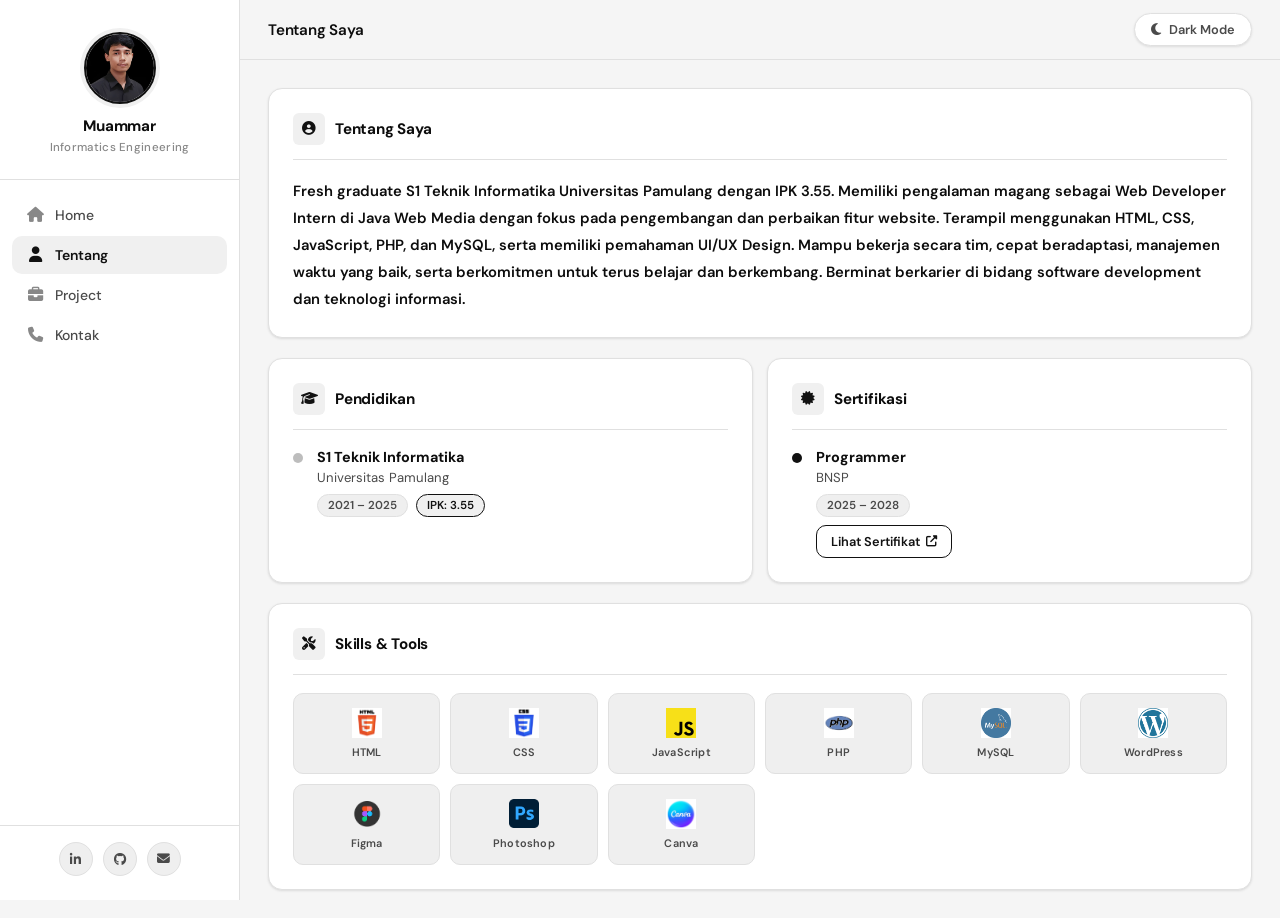
==== about.html @ 7c65591d "Add files via upload" ====
<!DOCTYPE html>
<html lang="id">
<head>
    <meta charset="UTF-8">
    <meta name="viewport" content="width=device-width, initial-scale=1.0, maximum-scale=5.0, viewport-fit=cover">
    <title>MUAMMAR - Tentang</title>
    <link rel="stylesheet" href="style.css">
    <link rel="stylesheet" href="https://cdnjs.cloudflare.com/ajax/libs/font-awesome/6.4.0/css/all.min.css">
    <link rel="preconnect" href="https://fonts.googleapis.com">
    <link rel="preconnect" href="https://fonts.gstatic.com" crossorigin>
    <link href="https://fonts.googleapis.com/css2?family=DM+Sans:wght@300;400;500;600;700&family=DM+Mono:wght@400;500&display=swap" rel="stylesheet">
    <link rel="icon" href="data:image/svg+xml,<svg xmlns=%22http://www.w3.org/2000/svg%22 viewBox=%220 0 100 100%22><text y=%22.9em%22 font-size=%2290%22>👨‍💻</text></svg>">
</head>
<body>

    <!-- SIDEBAR -->
    <aside class="sidebar" id="sidebar">
        <div class="sidebar-profile">
            <div class="sidebar-avatar">
                <img src="foto/foto1.jpeg" alt="Muammar">
            </div>
            <div class="sidebar-name">Muammar</div>
            <div class="sidebar-role">Informatics Engineering</div>
        </div>

        <nav class="sidebar-nav">
            <a href="index.html" class="nav-item">
                <i class="fas fa-house"></i>
                <span>Home</span>
            </a>
            <a href="about.html" class="nav-item active">
                <i class="fas fa-user"></i>
                <span>Tentang</span>
            </a>
            <a href="project.html" class="nav-item">
                <i class="fas fa-briefcase"></i>
                <span>Project</span>
            </a>
            <a href="contact.html" class="nav-item">
                <i class="fas fa-phone"></i>
                <span>Kontak</span>
            </a>
        </nav>

        <div class="sidebar-footer">
            <div class="sidebar-social">
                <a href="https://www.linkedin.com/in/muammar473/" target="_blank" aria-label="LinkedIn"><i class="fab fa-linkedin-in"></i></a>
                <a href="https://github.com/Ammar40404" target="_blank" aria-label="GitHub"><i class="fab fa-github"></i></a>
                <a href="mailto:muamar.idm008@gmail.com" aria-label="Email"><i class="fas fa-envelope"></i></a>
            </div>
        </div>
    </aside>

    <!-- MAIN WRAPPER -->
    <div class="main-wrapper">

        <!-- TOPBAR -->
        <header class="topbar">
            <div class="topbar-left">
                <span class="topbar-page">Tentang Saya</span>
            </div>
            <div class="topbar-right">
                <button id="theme-toggle" class="theme-btn" aria-label="Toggle theme">
                    <i class="fas fa-moon" id="theme-icon"></i>
                    <span id="theme-label">Dark Mode</span>
                </button>
            </div>
        </header>

        <!-- PAGE CONTENT -->
        <main class="page-content">

            <!-- About Description -->
            <section class="about-section">
                <div class="section-card">
                    <div class="section-card-header">
                        <i class="fas fa-user-circle"></i>
                        <h2>Tentang Saya</h2>
                    </div>
                    <p class="about-desc">
                        <strong>Fresh graduate S1 Teknik Informatika Universitas Pamulang dengan IPK 3.55. Memiliki pengalaman magang sebagai Web Developer Intern di Java Web Media dengan fokus pada pengembangan dan perbaikan fitur website. Terampil menggunakan HTML, CSS, JavaScript, PHP, dan MySQL, serta memiliki pemahaman UI/UX Design. Mampu bekerja secara tim, cepat beradaptasi, manajemen waktu yang baik, serta berkomitmen untuk terus belajar dan berkembang. Berminat berkarier di bidang software development dan teknologi informasi.</strong>
                    </p>
                </div>
            </section>

            <!-- Edu + Cert Row -->
            <section class="two-col-row">
                <!-- Pendidikan -->
                <div class="section-card">
                    <div class="section-card-header">
                        <i class="fas fa-graduation-cap"></i>
                        <h2>Pendidikan</h2>
                    </div>
                    <div class="timeline-item">
                        <div class="timeline-dot"></div>
                        <div class="timeline-body">
                            <div class="timeline-title">S1 Teknik Informatika</div>
                            <div class="timeline-sub">Universitas Pamulang</div>
                            <div class="timeline-meta">
                                <span class="badge-date">2021 – 2025</span>
                                <span class="badge-info">IPK: 3.55</span>
                            </div>
                        </div>
                    </div>
                </div>

                <!-- Sertifikasi -->
                <div class="section-card">
                    <div class="section-card-header">
                        <i class="fas fa-certificate"></i>
                        <h2>Sertifikasi</h2>
                    </div>
                    <div class="timeline-item">
                        <div class="timeline-dot accent"></div>
                        <div class="timeline-body">
                            <div class="timeline-title">Programmer</div>
                            <div class="timeline-sub">BNSP</div>
                            <div class="timeline-meta">
                                <span class="badge-date">2025 – 2028</span>
                            </div>
                            <a href="assets/SertifikasiBnsp_Muammar.pdf" class="cert-link" target="_blank">
                                Lihat Sertifikat <i class="fas fa-external-link-alt"></i>
                            </a>
                        </div>
                    </div>
                </div>
            </section>

            <!-- Skills Section -->
            <section class="about-section">
                <div class="section-card">
                    <div class="section-card-header">
                        <i class="fas fa-tools"></i>
                        <h2>Skills &amp; Tools</h2>
                    </div>
                    <div class="skills-grid-about">
                        <div class="skill-about-item">
                            <img src="foto/foto4.png" alt="HTML5" loading="lazy">
                            <span>HTML</span>
                        </div>
                        <div class="skill-about-item">
                            <img src="foto/foto5.png" alt="CSS3" loading="lazy">
                            <span>CSS</span>
                        </div>
                        <div class="skill-about-item">
                            <img src="foto/foto3.png" alt="JavaScript" loading="lazy">
                            <span>JavaScript</span>
                        </div>
                        <div class="skill-about-item">
                            <img src="foto/foto2.png" alt="PHP" loading="lazy">
                            <span>PHP</span>
                        </div>
                        <div class="skill-about-item">
                            <img src="foto/foto9.png" alt="MySQL" loading="lazy">
                            <span>MySQL</span>
                        </div>
                        <div class="skill-about-item">
                            <img src="foto/foto10.png" alt="WordPress" loading="lazy">
                            <span>WordPress</span>
                        </div>
                        <div class="skill-about-item">
                            <img src="foto/foto7.png" alt="Figma" loading="lazy">
                            <span>Figma</span>
                        </div>
                        <div class="skill-about-item">
                            <img src="foto/foto6.png" alt="Photoshop" loading="lazy">
                            <span>Photoshop</span>
                        </div>
                        <div class="skill-about-item">
                            <img src="foto/foto8.png" alt="Canva" loading="lazy">
                            <span>Canva</span>
                        </div>
                    </div>
                </div>
            </section>

        </main>
    </div>

    <!-- MOBILE BOTTOM NAV -->
    <nav class="bottom-nav">
        <a href="index.html" class="bnav-item">
            <i class="fas fa-house"></i>
            <span>Home</span>
        </a>
        <a href="about.html" class="bnav-item active">
            <i class="fas fa-user"></i>
            <span>Tentang</span>
        </a>
        <a href="project.html" class="bnav-item">
            <i class="fas fa-briefcase"></i>
            <span>Project</span>
        </a>
        <a href="contact.html" class="bnav-item">
            <i class="fas fa-phone"></i>
            <span>Kontak</span>
        </a>
    </nav>

    <script src="script.js"></script>
</body>
</html>
---- style.css ----
/* ============================================================
   PORTOFOLIO MUAMMAR — STYLE.CSS
   Dashboard Sidebar Layout | Light & Dark Mode
   ============================================================ */

/* ===== CSS VARIABLES ===== */
:root {
    --sidebar-w: 240px;
    --topbar-h: 60px;
    --bottom-nav-h: 62px;

    /* Light Mode — Black & White */
    --bg:          #f5f5f5;
    --surface:     #ffffff;
    --surface-2:   #efefef;
    --border:      #e0e0e0;
    --border-2:    #bdbdbd;

    --text:        #0d0d0d;
    --text-2:      #4a4a4a;
    --text-3:      #888888;

    --accent:      #111111;
    --accent-dk:   #000000;
    --accent-lt:   #f0f0f0;

    --sidebar-bg:  #ffffff;
    --sidebar-border: #e0e0e0;
    --topbar-bg:   rgba(245, 245, 245, 0.96);

    --shadow-sm:   0 1px 3px rgba(0,0,0,0.07), 0 1px 2px rgba(0,0,0,0.04);
    --shadow:      0 2px 8px rgba(0,0,0,0.08), 0 1px 3px rgba(0,0,0,0.05);
    --shadow-lg:   0 8px 24px rgba(0,0,0,0.12), 0 2px 8px rgba(0,0,0,0.07);

    --radius-sm: 6px;
    --radius:    10px;
    --radius-lg: 14px;
    --radius-xl: 20px;
    --radius-full: 9999px;

    --transition: all 0.2s ease;
}

body.dark-mode {
    --bg:          #0a0a0a;
    --surface:     #141414;
    --surface-2:   #1c1c1c;
    --border:      #2a2a2a;
    --border-2:    #404040;

    --text:        #f2f2f2;
    --text-2:      #a0a0a0;
    --text-3:      #555555;

    --accent:      #eeeeee;
    --accent-dk:   #ffffff;
    --accent-lt:   #1e1e1e;

    --sidebar-bg:  #0f0f0f;
    --sidebar-border: #2a2a2a;
    --topbar-bg:   rgba(10, 10, 10, 0.96);

    --shadow-sm:   0 1px 3px rgba(0,0,0,0.4);
    --shadow:      0 2px 8px rgba(0,0,0,0.5);
    --shadow-lg:   0 8px 24px rgba(0,0,0,0.6);
}

/* ===== RESET ===== */
*, *::before, *::after { margin: 0; padding: 0; box-sizing: border-box; }

html { scroll-behavior: smooth; overflow-x: hidden; font-size: 16px; }

body {
    font-family: 'DM Sans', sans-serif;
    background-color: var(--bg);
    color: var(--text);
    min-height: 100vh;
    overflow-x: hidden;
    transition: background-color 0.3s ease, color 0.3s ease;
    -webkit-font-smoothing: antialiased;
}

a { text-decoration: none; color: inherit; transition: var(--transition); }
ul { list-style: none; }
img { max-width: 100%; height: auto; display: block; }
button { font-family: inherit; cursor: pointer; border: none; background: none; }

/* ============================================================
   SIDEBAR
   ============================================================ */
.sidebar {
    position: fixed;
    top: 0;
    left: 0;
    width: var(--sidebar-w);
    height: 100vh;
    background-color: var(--sidebar-bg);
    border-right: 1px solid var(--sidebar-border);
    display: flex;
    flex-direction: column;
    z-index: 100;
    transition: background-color 0.3s ease, border-color 0.3s ease;
    overflow-y: auto;
    overflow-x: hidden;
}

.sidebar::-webkit-scrollbar { width: 0; }

/* Profile block */
.sidebar-profile {
    padding: 32px 20px 24px;
    border-bottom: 1px solid var(--border);
    text-align: center;
}

.sidebar-avatar {
    width: 72px;
    height: 72px;
    border-radius: var(--radius-full);
    overflow: hidden;
    margin: 0 auto 12px;
    border: 2px solid var(--accent);
    box-shadow: 0 0 0 4px var(--accent-lt);
}

.sidebar-avatar img {
    width: 100%;
    height: 100%;
    object-fit: cover;
}

.sidebar-name {
    font-size: 0.95rem;
    font-weight: 700;
    color: var(--text);
    letter-spacing: -0.2px;
    margin-bottom: 4px;
}

.sidebar-role {
    font-size: 0.72rem;
    color: var(--text-3);
    font-weight: 500;
    letter-spacing: 0.3px;
}

/* Nav */
.sidebar-nav {
    flex: 1;
    padding: 16px 12px;
    display: flex;
    flex-direction: column;
    gap: 2px;
}

.nav-item {
    display: flex;
    align-items: center;
    gap: 11px;
    padding: 10px 14px;
    border-radius: var(--radius);
    color: var(--text-2);
    font-size: 0.875rem;
    font-weight: 500;
    transition: var(--transition);
    position: relative;
}

.nav-item i {
    font-size: 0.95rem;
    width: 18px;
    text-align: center;
    flex-shrink: 0;
    color: var(--text-3);
    transition: var(--transition);
}

.nav-item:hover {
    background-color: var(--surface-2);
    color: var(--text);
}

.nav-item:hover i { color: var(--accent); }

.nav-item.active {
    background-color: var(--accent-lt);
    color: var(--accent);
    font-weight: 600;
}

.nav-item.active i { color: var(--accent); }

/* Sidebar footer */
.sidebar-footer {
    padding: 16px 20px 24px;
    border-top: 1px solid var(--border);
}

.sidebar-social {
    display: flex;
    justify-content: center;
    gap: 10px;
}

.sidebar-social a {
    width: 34px;
    height: 34px;
    border-radius: var(--radius-full);
    background-color: var(--surface-2);
    border: 1px solid var(--border);
    display: flex;
    align-items: center;
    justify-content: center;
    font-size: 0.8rem;
    color: var(--text-2);
    transition: var(--transition);
}

.sidebar-social a:hover {
    background-color: var(--accent);
    color: #fff;
    border-color: var(--accent);
}

body.dark-mode .sidebar-social a:hover { color: #0a0a0a; }

/* ============================================================
   MAIN WRAPPER + TOPBAR
   ============================================================ */
.main-wrapper {
    margin-left: var(--sidebar-w);
    min-height: 100vh;
    display: flex;
    flex-direction: column;
}

.topbar {
    position: sticky;
    top: 0;
    z-index: 90;
    height: var(--topbar-h);
    background-color: var(--topbar-bg);
    backdrop-filter: blur(16px);
    -webkit-backdrop-filter: blur(16px);
    border-bottom: 1px solid var(--border);
    display: flex;
    align-items: center;
    justify-content: space-between;
    padding: 0 28px;
    transition: background-color 0.3s ease, border-color 0.3s ease;
}

.topbar-left { display: flex; align-items: center; gap: 12px; }

.topbar-page {
    font-size: 0.95rem;
    font-weight: 600;
    color: var(--text);
    letter-spacing: -0.2px;
}

.topbar-right { display: flex; align-items: center; gap: 12px; }

/* Theme button */
.theme-btn {
    display: flex;
    align-items: center;
    gap: 8px;
    padding: 7px 16px;
    background-color: var(--surface);
    border: 1px solid var(--border);
    border-radius: var(--radius-full);
    font-size: 0.8rem;
    font-weight: 600;
    color: var(--text-2);
    transition: var(--transition);
    box-shadow: var(--shadow-sm);
    cursor: pointer;
}

.theme-btn i { font-size: 0.85rem; }

.theme-btn:hover {
    border-color: var(--accent);
    color: var(--accent);
    background-color: var(--accent-lt);
}

/* ============================================================
   PAGE CONTENT
   ============================================================ */
.page-content {
    flex: 1;
    padding: 28px;
    display: flex;
    flex-direction: column;
    gap: 20px;
    max-width: 1100px;
    width: 100%;
}

/* ============================================================
   HOME PAGE
   ============================================================ */

/* Hero Card */
.hero-section { width: 100%; }

.hero-card {
    background-color: var(--surface);
    border: 1px solid var(--border);
    border-radius: var(--radius-xl);
    box-shadow: var(--shadow);
    overflow: hidden;
}

.hero-card-body {
    display: grid;
    grid-template-columns: 1fr auto;
    align-items: center;
    gap: 40px;
    padding: 44px 48px;
}

.hero-eyebrow {
    font-size: 0.72rem;
    font-weight: 600;
    text-transform: uppercase;
    letter-spacing: 1.5px;
    color: var(--accent);
    margin-bottom: 14px;
}

.hero-name {
    font-size: clamp(2rem, 4vw, 2.8rem);
    font-weight: 700;
    line-height: 1.1;
    margin-bottom: 16px;
    color: var(--text);
    letter-spacing: -1px;
}

.hero-hi {
    display: block;
    font-size: 0.95rem;
    font-weight: 500;
    color: var(--text-2);
    letter-spacing: 0;
    margin-bottom: 4px;
}

.hero-highlight { color: var(--accent); }

.hero-desc {
    font-size: 0.925rem;
    color: var(--text-2);
    line-height: 1.75;
    max-width: 440px;
    margin-bottom: 28px;
}

.hero-actions {
    display: flex;
    align-items: center;
    gap: 10px;
    flex-wrap: wrap;
}

.btn-primary {
    display: inline-flex;
    align-items: center;
    gap: 7px;
    padding: 10px 22px;
    background-color: var(--accent);
    color: #fff;
    border-radius: var(--radius);
    font-size: 0.855rem;
    font-weight: 600;
    border: 1.5px solid var(--accent);
    transition: var(--transition);
    box-shadow: var(--shadow-sm);
}

.btn-primary:hover {
    background-color: var(--accent-dk);
    border-color: var(--accent-dk);
    transform: translateY(-1px);
    box-shadow: var(--shadow);
}

body.dark-mode .btn-primary { color: #0a0a0a; }
body.dark-mode .btn-primary:hover { color: #0a0a0a; }

.btn-outline {
    display: inline-flex;
    align-items: center;
    gap: 7px;
    padding: 10px 22px;
    background-color: transparent;
    color: var(--text);
    border-radius: var(--radius);
    font-size: 0.855rem;
    font-weight: 600;
    border: 1.5px solid var(--border-2);
    transition: var(--transition);
}

.btn-outline:hover {
    border-color: var(--accent);
    color: var(--text);
    background-color: var(--accent-lt);
}

.hero-image-block { flex-shrink: 0; }

.hero-avatar-ring {
    width: 160px;
    height: 160px;
    border-radius: var(--radius-full);
    overflow: hidden;
    border: 3px solid var(--accent);
    box-shadow: 0 0 0 6px var(--accent-lt), var(--shadow-lg);
}

.hero-avatar {
    width: 100%;
    height: 100%;
    object-fit: cover;
}

/* Stats Row */
.stats-row {
    display: grid;
    grid-template-columns: repeat(4, 1fr);
    gap: 14px;
}

.stat-card {
    background-color: var(--surface);
    border: 1px solid var(--border);
    border-radius: var(--radius-lg);
    padding: 20px 18px;
    display: flex;
    align-items: center;
    gap: 14px;
    box-shadow: var(--shadow-sm);
    transition: var(--transition);
}

.stat-card:hover {
    border-color: var(--accent);
    box-shadow: var(--shadow);
    transform: translateY(-1px);
}

.stat-icon {
    width: 42px;
    height: 42px;
    border-radius: var(--radius);
    background-color: var(--accent-lt);
    display: flex;
    align-items: center;
    justify-content: center;
    font-size: 1rem;
    color: var(--accent);
    flex-shrink: 0;
}

.stat-value {
    font-size: 1.1rem;
    font-weight: 700;
    color: var(--text);
    letter-spacing: -0.3px;
    line-height: 1.1;
}

.stat-label {
    font-size: 0.72rem;
    color: var(--text-3);
    font-weight: 500;
    margin-top: 2px;
}

/* Quick Row */
.quick-row {
    display: grid;
    grid-template-columns: 1fr 1fr;
    gap: 14px;
}

.section-card {
    background-color: var(--surface);
    border: 1px solid var(--border);
    border-radius: var(--radius-lg);
    padding: 24px;
    box-shadow: var(--shadow-sm);
}

.section-card-header {
    display: flex;
    align-items: center;
    gap: 10px;
    margin-bottom: 18px;
    padding-bottom: 14px;
    border-bottom: 1px solid var(--border);
}

.section-card-header i {
    width: 32px;
    height: 32px;
    border-radius: var(--radius-sm);
    background-color: var(--accent-lt);
    color: var(--accent);
    display: flex;
    align-items: center;
    justify-content: center;
    font-size: 0.85rem;
}

.section-card-header h2,
.section-card-header h3 {
    font-size: 0.95rem;
    font-weight: 700;
    color: var(--text);
    letter-spacing: -0.2px;
}

.section-card-header h2::after { display: none; }

/* Skill pills */
.skill-pills {
    display: flex;
    flex-wrap: wrap;
    gap: 7px;
}

.pill {
    padding: 5px 12px;
    background-color: var(--surface-2);
    border: 1px solid var(--border);
    border-radius: var(--radius-full);
    font-size: 0.78rem;
    font-weight: 500;
    color: var(--text-2);
    transition: var(--transition);
}

.pill:hover {
    background-color: var(--accent-lt);
    border-color: var(--accent);
    color: var(--accent);
}

/* Info list */
.info-list {
    display: flex;
    flex-direction: column;
    gap: 10px;
}

.info-list li {
    display: flex;
    align-items: center;
    gap: 10px;
    font-size: 0.855rem;
    color: var(--text-2);
    font-weight: 400;
}

.info-list li i {
    width: 16px;
    color: var(--accent);
    font-size: 0.8rem;
    flex-shrink: 0;
}

/* ============================================================
   ABOUT PAGE
   ============================================================ */
.about-section { width: 100%; }

.about-desc {
    font-size: 0.925rem;
    color: var(--text-2);
    line-height: 1.82;
    margin: 0;
}

.about-desc strong { color: var(--text); font-weight: 600; }

/* Two col */
.two-col-row {
    display: grid;
    grid-template-columns: 1fr 1fr;
    gap: 14px;
}

/* Timeline */
.timeline-item {
    display: flex;
    gap: 14px;
    align-items: flex-start;
}

.timeline-dot {
    width: 10px;
    height: 10px;
    border-radius: var(--radius-full);
    background-color: var(--border-2);
    margin-top: 5px;
    flex-shrink: 0;
}

.timeline-dot.accent { background-color: var(--accent); }

.timeline-title {
    font-size: 0.9rem;
    font-weight: 700;
    color: var(--text);
    margin-bottom: 3px;
}

.timeline-sub {
    font-size: 0.82rem;
    color: var(--text-2);
    margin-bottom: 8px;
}

.timeline-meta {
    display: flex;
    align-items: center;
    gap: 8px;
    flex-wrap: wrap;
    margin-bottom: 8px;
}

.badge-date {
    font-size: 0.72rem;
    font-weight: 600;
    background-color: var(--surface-2);
    border: 1px solid var(--border);
    border-radius: var(--radius-full);
    padding: 3px 10px;
    color: var(--text-2);
}

.badge-info {
    font-size: 0.72rem;
    font-weight: 600;
    background-color: var(--accent-lt);
    border: 1px solid var(--accent);
    border-radius: var(--radius-full);
    padding: 3px 10px;
    color: var(--accent);
}

.cert-link {
    display: inline-flex;
    align-items: center;
    gap: 6px;
    font-size: 0.8rem;
    font-weight: 600;
    color: var(--accent);
    padding: 7px 14px;
    border: 1px solid var(--accent);
    border-radius: var(--radius);
    transition: var(--transition);
}

.cert-link:hover {
    background-color: var(--accent);
    color: #fff;
}

body.dark-mode .cert-link:hover { color: #0a0a0a; }

.cert-link i { font-size: 0.7rem; }

/* Skills grid about */
.skills-grid-about {
    display: grid;
    grid-template-columns: repeat(5, 1fr);
    gap: 10px;
}

@media (min-width: 900px) {
    .skills-grid-about { grid-template-columns: repeat(6, 1fr); }
}

.skill-about-item {
    display: flex;
    flex-direction: column;
    align-items: center;
    gap: 7px;
    padding: 14px 8px;
    background-color: var(--surface-2);
    border: 1px solid var(--border);
    border-radius: var(--radius);
    transition: var(--transition);
}

.skill-about-item:hover {
    border-color: var(--accent);
    background-color: var(--accent-lt);
    transform: translateY(-2px);
    box-shadow: var(--shadow);
}

.skill-about-item img {
    width: 30px;
    height: 30px;
    object-fit: contain;
}

.skill-about-item span {
    font-size: 0.68rem;
    font-weight: 600;
    color: var(--text-2);
    letter-spacing: 0.2px;
}

.skill-about-item:hover span { color: var(--accent); }

/* ============================================================
   PROJECT PAGE
   ============================================================ */

/* Filter bar */
.project-filter-bar {
    display: flex;
    gap: 8px;
    flex-wrap: wrap;
    margin-bottom: 4px;
}

.filter-btn {
    padding: 7px 18px;
    border-radius: var(--radius-full);
    border: 1.5px solid var(--border);
    background-color: var(--surface);
    font-size: 0.8rem;
    font-weight: 600;
    color: var(--text-2);
    transition: var(--transition);
    cursor: pointer;
    box-shadow: var(--shadow-sm);
}

.filter-btn:hover {
    border-color: var(--accent);
    color: var(--accent);
    background-color: var(--accent-lt);
}

.filter-btn.active {
    background-color: var(--accent);
    color: #fff;
    border-color: var(--accent);
}

body.dark-mode .filter-btn.active { color: #0a0a0a; }

/* Projects grid */
.projects-grid {
    display: grid;
    grid-template-columns: repeat(4, 1fr);
    gap: 14px;
}

.project-item {
    opacity: 1;
    transition: opacity 0.25s ease;
}

.project-card {
    border-radius: var(--radius-lg);
    overflow: hidden;
    cursor: pointer;
    box-shadow: var(--shadow);
    transition: transform 0.28s ease, box-shadow 0.28s ease;
    background-color: var(--surface-2);
}

.project-card:hover {
    transform: translateY(-5px);
    box-shadow: var(--shadow-lg);
}

.project-img-wrap {
    position: relative;
    aspect-ratio: 3 / 4;
    overflow: hidden;
}

.project-img-wrap img {
    width: 100%;
    height: 100%;
    object-fit: cover;
    transition: transform 0.5s ease;
}

.project-card:hover .project-img-wrap img {
    transform: scale(1.06);
}

.project-img-wrap::after {
    content: '';
    position: absolute;
    inset: 0;
    background: linear-gradient(to bottom, transparent 35%, rgba(0,0,0,0.3) 60%, rgba(0,0,0,0.85) 100%);
    z-index: 1;
}

.proj-badge {
    position: absolute;
    top: 10px;
    left: 10px;
    padding: 3px 10px;
    font-size: 0.6rem;
    font-weight: 700;
    text-transform: uppercase;
    letter-spacing: 0.5px;
    border-radius: var(--radius-sm);
    z-index: 3;
}

.proj-badge.web      { background: #111; color: #fff; }
.proj-badge.uiux     { background: #6c5ce7; color: #fff; }
.proj-badge.branding { background: #1a9e6e; color: #fff; }
.proj-badge.mobile   { background: #e17055; color: #fff; }

.proj-overlay {
    position: absolute;
    bottom: 0;
    left: 0;
    right: 0;
    padding: 10px 14px 16px;
    z-index: 2;
}

.proj-overlay-label {
    display: block;
    font-size: 0.6rem;
    color: rgba(255,255,255,0.65);
    font-weight: 500;
    letter-spacing: 0.3px;
    margin-bottom: 3px;
}

.proj-overlay h3 {
    font-size: clamp(0.78rem, 1.1vw, 1rem);
    font-weight: 700;
    color: #fff;
    line-height: 1.25;
    text-shadow: 0 1px 4px rgba(0,0,0,0.4);
}

/* ============================================================
   CONTACT PAGE
   ============================================================ */
.contact-grid {
    display: grid;
    grid-template-columns: repeat(2, 1fr);
    gap: 14px;
    max-width: 700px;
}

@media (min-width: 800px) {
    .contact-grid { grid-template-columns: repeat(4, 1fr); max-width: 100%; }
}

.contact-card {
    background-color: var(--surface);
    border: 1px solid var(--border);
    border-radius: var(--radius-lg);
    padding: 28px 20px 24px;
    text-align: center;
    display: flex;
    flex-direction: column;
    align-items: center;
    gap: 10px;
    box-shadow: var(--shadow-sm);
    transition: var(--transition);
}

.contact-card:hover {
    border-color: var(--accent);
    box-shadow: var(--shadow-lg);
    transform: translateY(-3px);
}

.contact-card-icon {
    width: 48px;
    height: 48px;
    border-radius: var(--radius-full);
    background-color: var(--accent-lt);
    color: var(--accent);
    display: flex;
    align-items: center;
    justify-content: center;
    font-size: 1.1rem;
    flex-shrink: 0;
    transition: var(--transition);
}

.contact-card:hover .contact-card-icon {
    background-color: var(--accent);
    color: #fff;
}

.contact-card h4 {
    font-size: 0.85rem;
    font-weight: 700;
    color: var(--text);
}

.contact-card p {
    font-size: 0.8rem;
    color: var(--text-2);
    margin: 0;
    word-break: break-word;
    line-height: 1.5;
}

.contact-social-card { grid-column: 1 / -1; }

@media (min-width: 800px) {
    .contact-social-card { grid-column: span 1; }
}

.contact-socials {
    display: flex;
    justify-content: center;
    gap: 10px;
    margin-top: 4px;
}

.contact-socials a {
    width: 38px;
    height: 38px;
    border-radius: var(--radius-full);
    background-color: var(--surface-2);
    border: 1px solid var(--border);
    display: flex;
    align-items: center;
    justify-content: center;
    font-size: 0.88rem;
    color: var(--text-2);
    transition: var(--transition);
}

.contact-socials a:hover {
    background-color: var(--accent);
    color: #fff;
    border-color: var(--accent);
    transform: translateY(-2px);
}

body.dark-mode .contact-socials a:hover { color: #0a0a0a; }

/* ============================================================
   MODAL (reused from project page)
   ============================================================ */
.modal {
    display: none;
    position: fixed;
    inset: 0;
    background-color: rgba(0,0,0,0.80);
    z-index: 9999;
    overflow-y: auto;
    backdrop-filter: blur(5px);
    -webkit-backdrop-filter: blur(5px);
}

.modal.show { display: block; }

.modal-content {
    position: relative;
    background-color: var(--surface);
    border: 1px solid var(--border);
    margin: 40px auto;
    max-width: 1100px;
    width: 95%;
    border-radius: var(--radius-xl);
    box-shadow: 0 32px 80px rgba(0,0,0,0.35);
    animation: modalIn 0.3s cubic-bezier(0.22,1,0.36,1);
}

@keyframes modalIn {
    from { transform: translateY(40px) scale(0.97); opacity: 0; }
    to   { transform: translateY(0) scale(1); opacity: 1; }
}

.modal-header {
    padding: 14px 20px;
    border-bottom: 1px solid var(--border);
    display: flex;
    justify-content: flex-end;
}

.modal-close {
    background: none;
    border: none;
    font-size: 1.6rem;
    cursor: pointer;
    color: var(--text-3);
    width: 36px;
    height: 36px;
    display: flex;
    align-items: center;
    justify-content: center;
    border-radius: var(--radius-full);
    transition: var(--transition);
    line-height: 1;
}

.modal-close:hover {
    background-color: var(--surface-2);
    color: var(--text);
    transform: rotate(90deg);
}

.modal-body { padding: 24px 26px 28px; }

.modal-grid {
    display: grid;
    grid-template-columns: 1fr 1fr;
    gap: 32px;
    align-items: start;
}

.modal-left {
    display: flex;
    flex-direction: column;
    gap: 16px;
}

.modal-main-image {
    width: 100%;
    background-color: var(--surface-2);
    border-radius: var(--radius-lg);
    overflow: hidden;
    border: 1px solid var(--border);
    display: flex;
    align-items: center;
    justify-content: center;
    max-height: 440px;
}

.modal-main-image img {
    width: 100%;
    height: auto;
    object-fit: contain;
    max-height: 440px;
    display: block;
}

.modal-thumbnails-section {
    background-color: var(--surface-2);
    border: 1px solid var(--border);
    border-radius: var(--radius-lg);
    padding: 14px 16px;
}

.modal-thumbnails-wrapper {
    display: flex;
    align-items: center;
    gap: 8px;
    width: 100%;
}

.thumb-nav {
    width: 28px;
    height: 28px;
    border-radius: var(--radius-full);
    background-color: var(--accent);
    color: #fff;
    border: none;
    display: flex;
    align-items: center;
    justify-content: center;
    cursor: pointer;
    flex-shrink: 0;
    transition: var(--transition);
}

body.dark-mode .thumb-nav { color: #0a0a0a; }

.thumb-nav:hover:not(:disabled) { background-color: var(--accent-dk); }

.thumb-nav:disabled {
    background-color: var(--surface-2);
    color: var(--text-3);
    cursor: not-allowed;
    opacity: 0.5;
}

.thumb-nav i { font-size: 0.7rem; }

.modal-thumbnails-container {
    flex: 1;
    overflow: hidden;
    border-radius: var(--radius-sm);
    width: calc(7 * (72px + 8px));
}

.modal-thumbnails {
    display: flex;
    gap: 8px;
    transition: transform 0.3s ease;
    will-change: transform;
}

.modal-thumb {
    width: 72px;
    height: 72px;
    border-radius: var(--radius);
    cursor: pointer;
    object-fit: cover;
    border: 2px solid transparent;
    opacity: 0.6;
    flex-shrink: 0;
    transition: var(--transition);
}

.modal-thumb:hover { opacity: 0.9; border-color: var(--border-2); }

.modal-thumb.active {
    border-color: var(--accent);
    opacity: 1;
    box-shadow: 0 0 0 2px var(--accent);
}

.modal-right {
    max-height: 70vh;
    overflow-y: auto;
    padding-right: 12px;
}

.modal-right::-webkit-scrollbar { width: 4px; }
.modal-right::-webkit-scrollbar-track { background: var(--surface-2); border-radius: 4px; }
.modal-right::-webkit-scrollbar-thumb { background: var(--border-2); border-radius: 4px; }

.modal-project-header { margin-bottom: 22px; }

.modal-project-header h2 {
    font-size: 1.5rem;
    margin-bottom: 10px;
    text-align: left;
    letter-spacing: -0.4px;
    color: var(--text);
}

.modal-project-header h2::after { display: none; }

.modal-project-meta {
    display: flex;
    gap: 10px;
    align-items: center;
    flex-wrap: wrap;
}

.modal-category {
    background-color: var(--accent);
    color: #fff;
    padding: 3px 12px;
    border-radius: var(--radius-full);
    font-size: 0.7rem;
    font-weight: 700;
    text-transform: uppercase;
    letter-spacing: 0.7px;
}

body.dark-mode .modal-category { color: #0a0a0a; }

.modal-year {
    font-size: 0.82rem;
    color: var(--text-3);
    font-weight: 500;
}

.modal-description { margin-bottom: 20px; }

.modal-description h4 {
    font-size: 0.78rem;
    font-weight: 700;
    color: var(--text);
    text-transform: uppercase;
    letter-spacing: 0.9px;
    margin-bottom: 8px;
}

.modal-description p {
    color: var(--text-2);
    line-height: 1.75;
    font-size: 0.9rem;
    margin: 0;
}

.modal-tags {
    display: flex;
    flex-wrap: wrap;
    gap: 6px;
    margin-bottom: 24px;
}

.modal-tag {
    background-color: var(--surface-2);
    border: 1px solid var(--border);
    color: var(--text-2);
    padding: 4px 12px;
    border-radius: var(--radius-full);
    font-size: 0.75rem;
    font-weight: 600;
    transition: var(--transition);
    cursor: default;
}

.modal-tag:hover {
    background-color: var(--accent-lt);
    border-color: var(--accent);
    color: var(--text);
}

.modal-actions {
    display: flex;
    flex-direction: column;
    gap: 8px;
}

.modal-links-count {
    display: flex;
    align-items: center;
    gap: 6px;
    font-size: 0.78rem;
    color: var(--text-3);
    margin-bottom: 4px;
}

.modal-links-count i { color: var(--accent); }

.modal-link-btn {
    display: flex;
    align-items: center;
    justify-content: center;
    gap: 9px;
    padding: 11px 18px;
    border: none;
    border-radius: var(--radius);
    font-family: inherit;
    font-size: 0.875rem;
    font-weight: 600;
    cursor: pointer;
    transition: var(--transition);
    text-decoration: none;
    width: 100%;
}

.modal-link-btn.website   { background: #111; color: #fff; }
.modal-link-btn.website:hover   { background: #000; transform: translateY(-1px); }
.modal-link-btn.behance   { background: #1769ff; color: #fff; }
.modal-link-btn.behance:hover   { background: #0057e0; transform: translateY(-1px); }
.modal-link-btn.prototype { background: #6c5ce7; color: #fff; }
.modal-link-btn.prototype:hover { background: #5849c2; transform: translateY(-1px); }
.modal-link-btn.github    { background: #1a1a1a; color: #fff; }
.modal-link-btn.github:hover    { background: #000; transform: translateY(-1px); }
.modal-link-btn.figma     { background: #a259ff; color: #fff; }
.modal-link-btn.figma:hover     { background: #8a3ff0; transform: translateY(-1px); }
.modal-link-btn.secondary {
    background-color: var(--surface-2);
    border: 1px solid var(--border);
    color: var(--text);
}
.modal-link-btn.secondary:hover {
    background-color: var(--accent);
    color: #fff;
    border-color: var(--accent);
}

body.dark-mode .modal-link-btn.secondary:hover { color: #0a0a0a; }

@media (max-width: 900px) {
    .modal-grid { grid-template-columns: 1fr; gap: 20px; }
    .modal-right { max-height: none; padding-right: 0; }
    .modal-main-image { max-height: 340px; }
    .modal-main-image img { max-height: 340px; }
    .modal-thumbnails-container { width: calc(4 * (66px + 8px)); }
    .modal-thumb { width: 66px; height: 66px; }
}

@media (max-width: 600px) {
    .modal-content { margin: 10px auto; border-radius: var(--radius-lg); }
    .modal-body { padding: 14px 14px 18px; }
    .modal-thumbnails-container { width: calc(3 * (58px + 8px)); }
    .modal-thumb { width: 58px; height: 58px; }
}

/* ============================================================
   MOBILE BOTTOM NAV
   ============================================================ */
.bottom-nav {
    display: none;
}

@media (max-width: 768px) {
    .bottom-nav {
        display: flex;
        position: fixed;
        bottom: 0;
        left: 0;
        width: 100%;
        height: var(--bottom-nav-h);
        background-color: var(--surface);
        border-top: 1px solid var(--border);
        z-index: 200;
        justify-content: space-around;
        align-items: center;
        backdrop-filter: blur(20px);
        -webkit-backdrop-filter: blur(20px);
    }

    .sidebar { display: none; }
    .main-wrapper { margin-left: 0; padding-bottom: var(--bottom-nav-h); }
    .topbar { padding: 0 16px; }
}

.bnav-item {
    display: flex;
    flex-direction: column;
    align-items: center;
    justify-content: center;
    gap: 3px;
    flex: 1;
    padding: 6px 0;
    color: var(--text-3);
    font-size: 0;
    transition: var(--transition);
}

.bnav-item i { font-size: 1.15rem; }

.bnav-item span {
    font-size: 0.62rem;
    font-weight: 600;
    letter-spacing: 0.2px;
}

.bnav-item.active { color: var(--accent); }
.bnav-item:hover  { color: var(--accent); }

/* ============================================================
   RESPONSIVE — DESKTOP ADJUSTMENTS
   ============================================================ */
@media (max-width: 1100px) {
    .stats-row { grid-template-columns: repeat(2, 1fr); }
    .projects-grid { grid-template-columns: repeat(3, 1fr); }
}

@media (max-width: 900px) {
    .hero-card-body { grid-template-columns: 1fr; text-align: center; gap: 28px; padding: 32px 28px; }
    .hero-image-block { display: none; }
    .hero-desc { max-width: 100%; }
    .hero-actions { justify-content: center; }
    .quick-row { grid-template-columns: 1fr; }
    .two-col-row { grid-template-columns: 1fr; }
    .projects-grid { grid-template-columns: repeat(2, 1fr); }
    .skills-grid-about { grid-template-columns: repeat(4, 1fr); }
}

@media (max-width: 768px) {
    .page-content { padding: 18px; gap: 14px; }
    .stats-row { grid-template-columns: repeat(2, 1fr); gap: 10px; }
    .hero-card-body { padding: 24px 20px; }
    .hero-name { font-size: 1.8rem; }
    .contact-grid { grid-template-columns: repeat(2, 1fr); }
    .skills-grid-about { grid-template-columns: repeat(3, 1fr); }
}

@media (max-width: 480px) {
    .projects-grid { grid-template-columns: repeat(2, 1fr); gap: 8px; }
    .hero-actions { flex-direction: column; align-items: stretch; }
    .btn-primary, .btn-outline { text-align: center; justify-content: center; }
    .contact-grid { grid-template-columns: 1fr; }
    .skills-grid-about { grid-template-columns: repeat(3, 1fr); }
}

/* ============================================================
   PRINT
   ============================================================ */
@media print {
    .sidebar, .topbar, .bottom-nav, .modal { display: none !important; }
    .main-wrapper { margin-left: 0 !important; }
}

@media (max-width: 900px) {
    .hero-card-body {
        grid-template-columns: 1fr;
        text-align: center;
        gap: 20px;
        padding: 32px 28px;
        /* Balik urutan: foto di atas, teks di bawah */
        display: flex;
        flex-direction: column-reverse;
    }
    .hero-image-block {
        display: flex;          /* tampilkan foto */
        justify-content: center;
    }
    .hero-avatar-ring {
        width: 110px;
        height: 110px;
    }
    .hero-desc { max-width: 100%; }
    .hero-actions { justify-content: center; }
    .quick-row { grid-template-columns: 1fr; }
    .two-col-row { grid-template-columns: 1fr; }
    .projects-grid { grid-template-columns: repeat(2, 1fr); }
    .skills-grid-about { grid-template-columns: repeat(4, 1fr); }
}
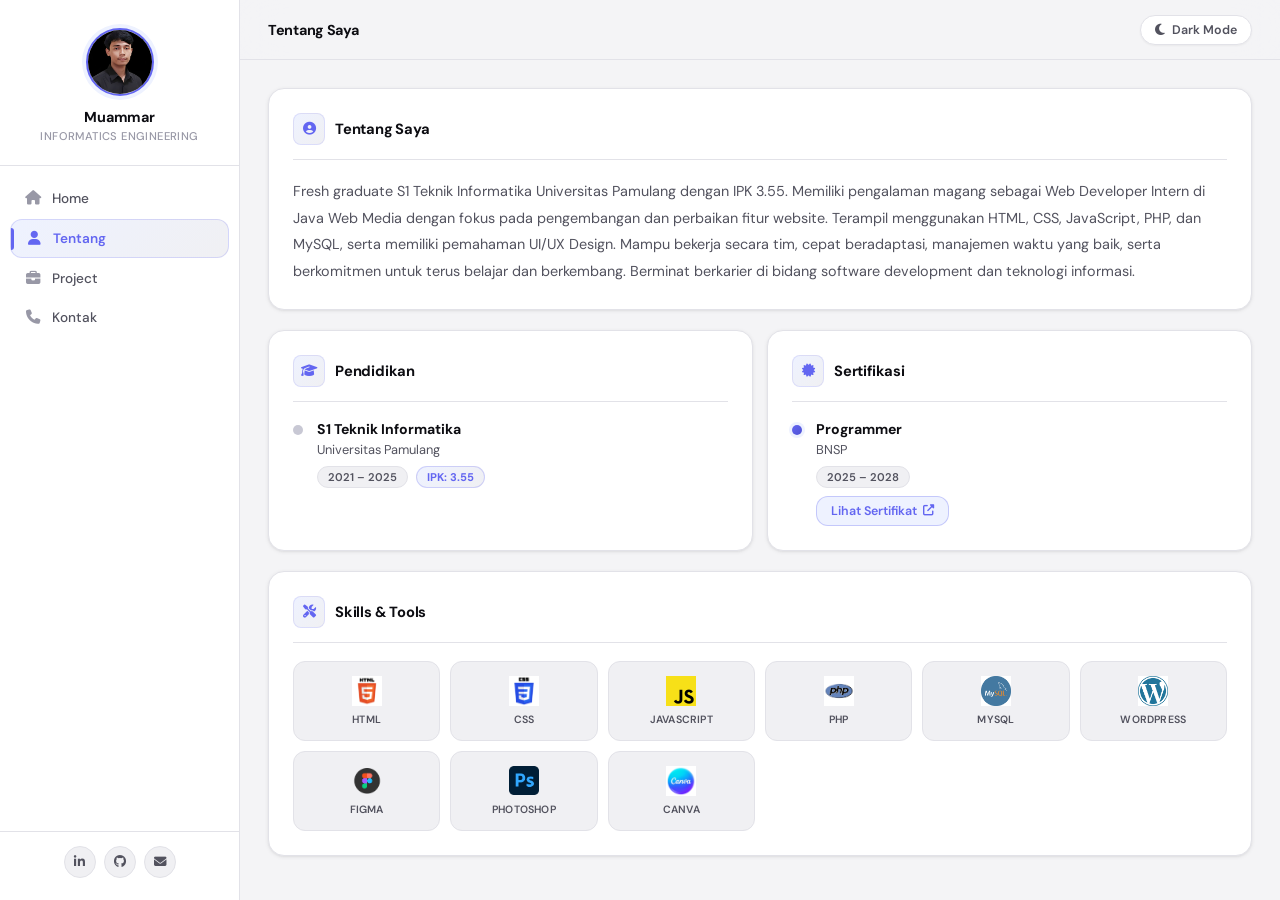
==== commit eddd9cd3: "Add files via upload" ====
--- a/about.html
+++ b/about.html
@@ -8,7 +8,7 @@
     <link rel="stylesheet" href="https://cdnjs.cloudflare.com/ajax/libs/font-awesome/6.4.0/css/all.min.css">
     <link rel="preconnect" href="https://fonts.googleapis.com">
     <link rel="preconnect" href="https://fonts.gstatic.com" crossorigin>
-    <link href="https://fonts.googleapis.com/css2?family=DM+Sans:wght@300;400;500;600;700&family=DM+Mono:wght@400;500&display=swap" rel="stylesheet">
+    <link href="https://fonts.googleapis.com/css2?family=DM+Sans:ital,opsz,wght@0,9..40,300;0,9..40,400;0,9..40,500;0,9..40,600;0,9..40,700;1,9..40,400&family=DM+Mono:wght@400;500&display=swap" rel="stylesheet">
     <link rel="icon" href="data:image/svg+xml,<svg xmlns=%22http://www.w3.org/2000/svg%22 viewBox=%220 0 100 100%22><text y=%22.9em%22 font-size=%2290%22>👨‍💻</text></svg>">
 </head>
 <body>
@@ -78,7 +78,7 @@
                         <h2>Tentang Saya</h2>
                     </div>
                     <p class="about-desc">
-                        <strong>Fresh graduate S1 Teknik Informatika Universitas Pamulang dengan IPK 3.55. Memiliki pengalaman magang sebagai Web Developer Intern di Java Web Media dengan fokus pada pengembangan dan perbaikan fitur website. Terampil menggunakan HTML, CSS, JavaScript, PHP, dan MySQL, serta memiliki pemahaman UI/UX Design. Mampu bekerja secara tim, cepat beradaptasi, manajemen waktu yang baik, serta berkomitmen untuk terus belajar dan berkembang. Berminat berkarier di bidang software development dan teknologi informasi.</strong>
+                        Fresh graduate S1 Teknik Informatika Universitas Pamulang dengan IPK 3.55. Memiliki pengalaman magang sebagai Web Developer Intern di Java Web Media dengan fokus pada pengembangan dan perbaikan fitur website. Terampil menggunakan HTML, CSS, JavaScript, PHP, dan MySQL, serta memiliki pemahaman UI/UX Design. Mampu bekerja secara tim, cepat beradaptasi, manajemen waktu yang baik, serta berkomitmen untuk terus belajar dan berkembang. Berminat berkarier di bidang software development dan teknologi informasi.
                     </p>
                 </div>
             </section>
--- a/style.css
+++ b/style.css
@@ -1,7 +1,10 @@
 /* ============================================================
    PORTOFOLIO MUAMMAR — STYLE.CSS
-   Dashboard Sidebar Layout | Light & Dark Mode
+   Dashboard Sidebar Layout | Light & Dark Mode | v2.0
    ============================================================ */
+
+/* ===== GOOGLE FONTS ===== */
+@import url('https://fonts.googleapis.com/css2?family=DM+Sans:ital,opsz,wght@0,9..40,300;0,9..40,400;0,9..40,500;0,9..40,600;0,9..40,700;1,9..40,400&family=DM+Mono:wght@400;500&display=swap');
 
 /* ===== CSS VARIABLES ===== */
 :root {
@@ -9,60 +12,81 @@
     --topbar-h: 60px;
     --bottom-nav-h: 62px;
 
-    /* Light Mode — Black & White */
-    --bg:          #f5f5f5;
+    /* Light Mode */
+    --bg:          #f4f4f6;
     --surface:     #ffffff;
-    --surface-2:   #efefef;
-    --border:      #e0e0e0;
-    --border-2:    #bdbdbd;
-
-    --text:        #0d0d0d;
-    --text-2:      #4a4a4a;
-    --text-3:      #888888;
-
-    --accent:      #111111;
-    --accent-dk:   #000000;
-    --accent-lt:   #f0f0f0;
+    --surface-2:   #f0f0f3;
+    --surface-3:   #e8e8ec;
+    --border:      #e2e2e8;
+    --border-2:    #c8c8d4;
+
+    --text:        #0d0d12;
+    --text-2:      #52525e;
+    --text-3:      #9898a6;
+
+    --accent:      #1a1a2e;
+    --accent-2:    #16213e;
+    --accent-dk:   #0d0d1a;
+    --accent-lt:   #eeeef5;
+    --accent-rgb:  26, 26, 46;
+
+    --highlight:   #6366f1;
+    --highlight-lt:#eef2ff;
+    --highlight-dk:#4f52d3;
 
     --sidebar-bg:  #ffffff;
-    --sidebar-border: #e0e0e0;
-    --topbar-bg:   rgba(245, 245, 245, 0.96);
-
-    --shadow-sm:   0 1px 3px rgba(0,0,0,0.07), 0 1px 2px rgba(0,0,0,0.04);
-    --shadow:      0 2px 8px rgba(0,0,0,0.08), 0 1px 3px rgba(0,0,0,0.05);
-    --shadow-lg:   0 8px 24px rgba(0,0,0,0.12), 0 2px 8px rgba(0,0,0,0.07);
-
-    --radius-sm: 6px;
-    --radius:    10px;
-    --radius-lg: 14px;
-    --radius-xl: 20px;
+    --sidebar-border: #e2e2e8;
+    --topbar-bg:   rgba(244, 244, 246, 0.92);
+
+    --shadow-xs:   0 1px 2px rgba(0,0,0,0.05);
+    --shadow-sm:   0 1px 4px rgba(0,0,0,0.07), 0 1px 2px rgba(0,0,0,0.04);
+    --shadow:      0 4px 12px rgba(0,0,0,0.08), 0 1px 4px rgba(0,0,0,0.04);
+    --shadow-lg:   0 12px 32px rgba(0,0,0,0.12), 0 4px 12px rgba(0,0,0,0.06);
+    --shadow-xl:   0 24px 64px rgba(0,0,0,0.16), 0 8px 24px rgba(0,0,0,0.08);
+
+    --radius-xs: 4px;
+    --radius-sm: 8px;
+    --radius:    12px;
+    --radius-lg: 16px;
+    --radius-xl: 22px;
+    --radius-2xl: 28px;
     --radius-full: 9999px;
 
-    --transition: all 0.2s ease;
+    --transition: all 0.2s cubic-bezier(0.4, 0, 0.2, 1);
+    --transition-slow: all 0.35s cubic-bezier(0.4, 0, 0.2, 1);
 }
 
 body.dark-mode {
-    --bg:          #0a0a0a;
-    --surface:     #141414;
-    --surface-2:   #1c1c1c;
-    --border:      #2a2a2a;
-    --border-2:    #404040;
-
-    --text:        #f2f2f2;
-    --text-2:      #a0a0a0;
-    --text-3:      #555555;
-
-    --accent:      #eeeeee;
+    --bg:          #080810;
+    --surface:     #10101a;
+    --surface-2:   #16162a;
+    --surface-3:   #1e1e34;
+    --border:      #252540;
+    --border-2:    #363658;
+
+    --text:        #f0f0f8;
+    --text-2:      #9898b8;
+    --text-3:      #484868;
+
+    --accent:      #e8e8f8;
+    --accent-2:    #d0d0f0;
     --accent-dk:   #ffffff;
-    --accent-lt:   #1e1e1e;
-
-    --sidebar-bg:  #0f0f0f;
-    --sidebar-border: #2a2a2a;
-    --topbar-bg:   rgba(10, 10, 10, 0.96);
-
-    --shadow-sm:   0 1px 3px rgba(0,0,0,0.4);
-    --shadow:      0 2px 8px rgba(0,0,0,0.5);
-    --shadow-lg:   0 8px 24px rgba(0,0,0,0.6);
+    --accent-lt:   #1a1a30;
+    --accent-rgb:  232, 232, 248;
+
+    --highlight:   #818cf8;
+    --highlight-lt:#1e1e44;
+    --highlight-dk:#6366f1;
+
+    --sidebar-bg:  #0c0c18;
+    --sidebar-border: #1e1e38;
+    --topbar-bg:   rgba(8, 8, 16, 0.92);
+
+    --shadow-xs:   0 1px 2px rgba(0,0,0,0.4);
+    --shadow-sm:   0 1px 4px rgba(0,0,0,0.5);
+    --shadow:      0 4px 12px rgba(0,0,0,0.6);
+    --shadow-lg:   0 12px 32px rgba(0,0,0,0.7);
+    --shadow-xl:   0 24px 64px rgba(0,0,0,0.8);
 }
 
 /* ===== RESET ===== */
@@ -78,6 +102,7 @@
     overflow-x: hidden;
     transition: background-color 0.3s ease, color 0.3s ease;
     -webkit-font-smoothing: antialiased;
+    -moz-osx-font-smoothing: grayscale;
 }
 
 a { text-decoration: none; color: inherit; transition: var(--transition); }
@@ -108,19 +133,25 @@
 
 /* Profile block */
 .sidebar-profile {
-    padding: 32px 20px 24px;
+    padding: 28px 20px 22px;
     border-bottom: 1px solid var(--border);
     text-align: center;
 }
 
 .sidebar-avatar {
-    width: 72px;
-    height: 72px;
+    width: 68px;
+    height: 68px;
     border-radius: var(--radius-full);
     overflow: hidden;
     margin: 0 auto 12px;
-    border: 2px solid var(--accent);
-    box-shadow: 0 0 0 4px var(--accent-lt);
+    border: 2px solid var(--highlight);
+    box-shadow: 0 0 0 4px var(--highlight-lt);
+    transition: var(--transition);
+}
+
+.sidebar-avatar:hover {
+    transform: scale(1.04);
+    box-shadow: 0 0 0 6px var(--highlight-lt);
 }
 
 .sidebar-avatar img {
@@ -130,24 +161,25 @@
 }
 
 .sidebar-name {
-    font-size: 0.95rem;
+    font-size: 0.9rem;
     font-weight: 700;
     color: var(--text);
     letter-spacing: -0.2px;
-    margin-bottom: 4px;
+    margin-bottom: 3px;
 }
 
 .sidebar-role {
-    font-size: 0.72rem;
+    font-size: 0.7rem;
     color: var(--text-3);
     font-weight: 500;
-    letter-spacing: 0.3px;
+    letter-spacing: 0.4px;
+    text-transform: uppercase;
 }
 
 /* Nav */
 .sidebar-nav {
     flex: 1;
-    padding: 16px 12px;
+    padding: 14px 10px;
     display: flex;
     flex-direction: column;
     gap: 2px;
@@ -156,18 +188,18 @@
 .nav-item {
     display: flex;
     align-items: center;
-    gap: 11px;
+    gap: 10px;
     padding: 10px 14px;
     border-radius: var(--radius);
     color: var(--text-2);
-    font-size: 0.875rem;
+    font-size: 0.85rem;
     font-weight: 500;
     transition: var(--transition);
     position: relative;
 }
 
 .nav-item i {
-    font-size: 0.95rem;
+    font-size: 0.9rem;
     width: 18px;
     text-align: center;
     flex-shrink: 0;
@@ -180,49 +212,67 @@
     color: var(--text);
 }
 
-.nav-item:hover i { color: var(--accent); }
+.nav-item:hover i { color: var(--highlight); }
 
 .nav-item.active {
-    background-color: var(--accent-lt);
-    color: var(--accent);
+    background: linear-gradient(135deg, var(--highlight-lt), var(--surface-2));
+    color: var(--highlight);
     font-weight: 600;
-}
-
-.nav-item.active i { color: var(--accent); }
+    border: 1px solid rgba(99, 102, 241, 0.2);
+}
+
+body.dark-mode .nav-item.active {
+    background: linear-gradient(135deg, var(--highlight-lt), var(--surface-2));
+    border-color: rgba(129, 140, 248, 0.2);
+}
+
+.nav-item.active i { color: var(--highlight); }
+
+.nav-item.active::before {
+    content: '';
+    position: absolute;
+    left: 0;
+    top: 50%;
+    transform: translateY(-50%);
+    width: 3px;
+    height: 60%;
+    background: var(--highlight);
+    border-radius: 0 var(--radius-full) var(--radius-full) 0;
+}
 
 /* Sidebar footer */
 .sidebar-footer {
-    padding: 16px 20px 24px;
+    padding: 14px 18px 22px;
     border-top: 1px solid var(--border);
 }
 
 .sidebar-social {
     display: flex;
     justify-content: center;
-    gap: 10px;
+    gap: 8px;
 }
 
 .sidebar-social a {
-    width: 34px;
-    height: 34px;
+    width: 32px;
+    height: 32px;
     border-radius: var(--radius-full);
     background-color: var(--surface-2);
     border: 1px solid var(--border);
     display: flex;
     align-items: center;
     justify-content: center;
-    font-size: 0.8rem;
+    font-size: 0.78rem;
     color: var(--text-2);
     transition: var(--transition);
 }
 
 .sidebar-social a:hover {
-    background-color: var(--accent);
+    background-color: var(--highlight);
     color: #fff;
-    border-color: var(--accent);
-}
-
-body.dark-mode .sidebar-social a:hover { color: #0a0a0a; }
+    border-color: var(--highlight);
+    transform: translateY(-2px);
+    box-shadow: 0 4px 12px rgba(99,102,241,0.3);
+}
 
 /* ============================================================
    MAIN WRAPPER + TOPBAR
@@ -240,8 +290,8 @@
     z-index: 90;
     height: var(--topbar-h);
     background-color: var(--topbar-bg);
-    backdrop-filter: blur(16px);
-    -webkit-backdrop-filter: blur(16px);
+    backdrop-filter: blur(20px);
+    -webkit-backdrop-filter: blur(20px);
     border-bottom: 1px solid var(--border);
     display: flex;
     align-items: center;
@@ -253,10 +303,10 @@
 .topbar-left { display: flex; align-items: center; gap: 12px; }
 
 .topbar-page {
-    font-size: 0.95rem;
-    font-weight: 600;
+    font-size: 0.9rem;
+    font-weight: 700;
     color: var(--text);
-    letter-spacing: -0.2px;
+    letter-spacing: -0.3px;
 }
 
 .topbar-right { display: flex; align-items: center; gap: 12px; }
@@ -265,25 +315,26 @@
 .theme-btn {
     display: flex;
     align-items: center;
-    gap: 8px;
-    padding: 7px 16px;
+    gap: 7px;
+    padding: 6px 14px;
     background-color: var(--surface);
     border: 1px solid var(--border);
     border-radius: var(--radius-full);
-    font-size: 0.8rem;
+    font-size: 0.78rem;
     font-weight: 600;
     color: var(--text-2);
     transition: var(--transition);
-    box-shadow: var(--shadow-sm);
+    box-shadow: var(--shadow-xs);
     cursor: pointer;
 }
 
-.theme-btn i { font-size: 0.85rem; }
+.theme-btn i { font-size: 0.82rem; }
 
 .theme-btn:hover {
-    border-color: var(--accent);
-    color: var(--accent);
-    background-color: var(--accent-lt);
+    border-color: var(--highlight);
+    color: var(--highlight);
+    background-color: var(--highlight-lt);
+    box-shadow: 0 2px 8px rgba(99,102,241,0.15);
 }
 
 /* ============================================================
@@ -300,18 +351,29 @@
 }
 
 /* ============================================================
-   HOME PAGE
+   HOME PAGE — HERO
    ============================================================ */
-
-/* Hero Card */
 .hero-section { width: 100%; }
 
 .hero-card {
-    background-color: var(--surface);
-    border: 1px solid var(--border);
-    border-radius: var(--radius-xl);
-    box-shadow: var(--shadow);
+    background: linear-gradient(145deg, var(--surface), var(--surface-2));
+    border: 1px solid var(--border);
+    border-radius: var(--radius-2xl);
+    box-shadow: var(--shadow-lg);
     overflow: hidden;
+    position: relative;
+}
+
+.hero-card::before {
+    content: '';
+    position: absolute;
+    top: -60px;
+    right: -60px;
+    width: 220px;
+    height: 220px;
+    background: radial-gradient(circle, rgba(99,102,241,0.08) 0%, transparent 70%);
+    border-radius: 50%;
+    pointer-events: none;
 }
 
 .hero-card-body {
@@ -319,42 +381,53 @@
     grid-template-columns: 1fr auto;
     align-items: center;
     gap: 40px;
-    padding: 44px 48px;
+    padding: 48px 52px;
 }
 
 .hero-eyebrow {
-    font-size: 0.72rem;
-    font-weight: 600;
+    display: inline-flex;
+    align-items: center;
+    gap: 6px;
+    font-size: 0.7rem;
+    font-weight: 700;
     text-transform: uppercase;
-    letter-spacing: 1.5px;
-    color: var(--accent);
-    margin-bottom: 14px;
+    letter-spacing: 1.8px;
+    color: var(--highlight);
+    background: var(--highlight-lt);
+    padding: 5px 12px;
+    border-radius: var(--radius-full);
+    border: 1px solid rgba(99,102,241,0.2);
+    margin-bottom: 16px;
 }
 
 .hero-name {
     font-size: clamp(2rem, 4vw, 2.8rem);
-    font-weight: 700;
+    font-weight: 800;
     line-height: 1.1;
     margin-bottom: 16px;
     color: var(--text);
-    letter-spacing: -1px;
+    letter-spacing: -1.5px;
 }
 
 .hero-hi {
     display: block;
-    font-size: 0.95rem;
+    font-size: 0.9rem;
     font-weight: 500;
+    color: var(--text-3);
+    letter-spacing: 0;
+    margin-bottom: 6px;
+    font-weight: 400;
+}
+
+.hero-highlight { 
+    color: var(--highlight);
+    position: relative;
+}
+
+.hero-desc {
+    font-size: 0.9rem;
     color: var(--text-2);
-    letter-spacing: 0;
-    margin-bottom: 4px;
-}
-
-.hero-highlight { color: var(--accent); }
-
-.hero-desc {
-    font-size: 0.925rem;
-    color: var(--text-2);
-    line-height: 1.75;
+    line-height: 1.8;
     max-width: 440px;
     margin-bottom: 28px;
 }
@@ -366,60 +439,101 @@
     flex-wrap: wrap;
 }
 
+/* Buttons */
 .btn-primary {
     display: inline-flex;
     align-items: center;
     gap: 7px;
     padding: 10px 22px;
-    background-color: var(--accent);
+    background: linear-gradient(135deg, var(--highlight), var(--highlight-dk));
     color: #fff;
     border-radius: var(--radius);
-    font-size: 0.855rem;
-    font-weight: 600;
-    border: 1.5px solid var(--accent);
-    transition: var(--transition);
-    box-shadow: var(--shadow-sm);
-}
-
+    font-size: 0.84rem;
+    font-weight: 700;
+    border: none;
+    transition: var(--transition);
+    box-shadow: 0 4px 14px rgba(99,102,241,0.35);
+    position: relative;
+    overflow: hidden;
+}
+
+.btn-primary::after {
+    content: '';
+    position: absolute;
+    inset: 0;
+    background: rgba(255,255,255,0.1);
+    opacity: 0;
+    transition: opacity 0.2s;
+}
+
+.btn-primary:hover::after { opacity: 1; }
 .btn-primary:hover {
-    background-color: var(--accent-dk);
-    border-color: var(--accent-dk);
-    transform: translateY(-1px);
-    box-shadow: var(--shadow);
-}
-
-body.dark-mode .btn-primary { color: #0a0a0a; }
-body.dark-mode .btn-primary:hover { color: #0a0a0a; }
+    transform: translateY(-2px);
+    box-shadow: 0 8px 24px rgba(99,102,241,0.45);
+}
 
 .btn-outline {
     display: inline-flex;
     align-items: center;
     gap: 7px;
     padding: 10px 22px;
-    background-color: transparent;
-    color: var(--text);
+    background-color: var(--surface);
+    color: var(--text-2);
     border-radius: var(--radius);
-    font-size: 0.855rem;
+    font-size: 0.84rem;
     font-weight: 600;
     border: 1.5px solid var(--border-2);
     transition: var(--transition);
+    box-shadow: var(--shadow-xs);
 }
 
 .btn-outline:hover {
-    border-color: var(--accent);
-    color: var(--text);
-    background-color: var(--accent-lt);
+    border-color: var(--highlight);
+    color: var(--highlight);
+    background-color: var(--highlight-lt);
+    transform: translateY(-1px);
 }
 
 .hero-image-block { flex-shrink: 0; }
+
+/* Avatar breathing animation */
+.breathing-glow {
+    animation: breathe 3.5s ease-in-out infinite;
+}
+
+@keyframes breathe {
+    0%, 100% {
+        box-shadow: 0 0 0 0 rgba(99, 102, 241, 0.15), 0 0 0 4px var(--highlight-lt);
+        transform: scale(1);
+    }
+    50% {
+        box-shadow: 0 0 0 14px rgba(99, 102, 241, 0.06), 0 0 0 4px var(--highlight-lt);
+        transform: scale(1.025);
+    }
+}
+
+body.dark-mode .breathing-glow {
+    animation: breathe-dark 3.5s ease-in-out infinite;
+}
+
+@keyframes breathe-dark {
+    0%, 100% {
+        box-shadow: 0 0 0 0 rgba(129, 140, 248, 0.2), 0 0 0 4px var(--highlight-lt);
+        transform: scale(1);
+    }
+    50% {
+        box-shadow: 0 0 0 14px rgba(129, 140, 248, 0.08), 0 0 0 4px var(--highlight-lt);
+        transform: scale(1.025);
+    }
+}
 
 .hero-avatar-ring {
     width: 160px;
     height: 160px;
     border-radius: var(--radius-full);
     overflow: hidden;
-    border: 3px solid var(--accent);
-    box-shadow: 0 0 0 6px var(--accent-lt), var(--shadow-lg);
+    background-color: var(--surface-2);
+    border: 3px solid var(--highlight);
 }
 
 .hero-avatar {
@@ -427,6 +541,73 @@
     height: 100%;
     object-fit: cover;
 }
+
+/* Typing cursor */
+@keyframes blink-cursor {
+    0%, 100% { border-color: transparent; }
+    50% { border-color: var(--highlight); }
+}
+
+#typed-name {
+    display: inline-block;
+    border-right: 2.5px solid transparent;
+    padding-right: 3px;
+}
+
+#typed-name.typing-done {
+    border-right: 2.5px solid var(--highlight);
+    animation: blink-cursor 0.75s step-end infinite;
+}
+
+/* ============================================================
+   SECTION CARD — SHARED
+   ============================================================ */
+.section-card {
+    background-color: var(--surface);
+    border: 1px solid var(--border);
+    border-radius: var(--radius-lg);
+    padding: 24px;
+    box-shadow: var(--shadow-sm);
+    transition: var(--transition);
+}
+
+.section-card:hover {
+    border-color: var(--border-2);
+    box-shadow: var(--shadow);
+}
+
+.section-card-header {
+    display: flex;
+    align-items: center;
+    gap: 10px;
+    margin-bottom: 18px;
+    padding-bottom: 14px;
+    border-bottom: 1px solid var(--border);
+}
+
+.section-card-header i {
+    width: 32px;
+    height: 32px;
+    border-radius: var(--radius-sm);
+    background: linear-gradient(135deg, var(--highlight-lt), var(--surface-2));
+    color: var(--highlight);
+    display: flex;
+    align-items: center;
+    justify-content: center;
+    font-size: 0.82rem;
+    flex-shrink: 0;
+    border: 1px solid rgba(99,102,241,0.15);
+}
+
+.section-card-header h2,
+.section-card-header h3 {
+    font-size: 0.92rem;
+    font-weight: 700;
+    color: var(--text);
+    letter-spacing: -0.2px;
+}
+
+.section-card-header h2::after { display: none; }
 
 /* Stats Row */
 .stats-row {
@@ -448,37 +629,40 @@
 }
 
 .stat-card:hover {
-    border-color: var(--accent);
-    box-shadow: var(--shadow);
-    transform: translateY(-1px);
+    border-color: var(--highlight);
+    box-shadow: 0 4px 16px rgba(99,102,241,0.12);
+    transform: translateY(-2px);
 }
 
 .stat-icon {
     width: 42px;
     height: 42px;
     border-radius: var(--radius);
-    background-color: var(--accent-lt);
-    display: flex;
-    align-items: center;
-    justify-content: center;
-    font-size: 1rem;
-    color: var(--accent);
+    background: linear-gradient(135deg, var(--highlight-lt), var(--surface-2));
+    display: flex;
+    align-items: center;
+    justify-content: center;
+    font-size: 0.95rem;
+    color: var(--highlight);
     flex-shrink: 0;
+    border: 1px solid rgba(99,102,241,0.15);
 }
 
 .stat-value {
     font-size: 1.1rem;
-    font-weight: 700;
+    font-weight: 800;
     color: var(--text);
-    letter-spacing: -0.3px;
+    letter-spacing: -0.5px;
     line-height: 1.1;
 }
 
 .stat-label {
-    font-size: 0.72rem;
+    font-size: 0.7rem;
     color: var(--text-3);
     font-weight: 500;
     margin-top: 2px;
+    text-transform: uppercase;
+    letter-spacing: 0.3px;
 }
 
 /* Quick Row */
@@ -488,45 +672,6 @@
     gap: 14px;
 }
 
-.section-card {
-    background-color: var(--surface);
-    border: 1px solid var(--border);
-    border-radius: var(--radius-lg);
-    padding: 24px;
-    box-shadow: var(--shadow-sm);
-}
-
-.section-card-header {
-    display: flex;
-    align-items: center;
-    gap: 10px;
-    margin-bottom: 18px;
-    padding-bottom: 14px;
-    border-bottom: 1px solid var(--border);
-}
-
-.section-card-header i {
-    width: 32px;
-    height: 32px;
-    border-radius: var(--radius-sm);
-    background-color: var(--accent-lt);
-    color: var(--accent);
-    display: flex;
-    align-items: center;
-    justify-content: center;
-    font-size: 0.85rem;
-}
-
-.section-card-header h2,
-.section-card-header h3 {
-    font-size: 0.95rem;
-    font-weight: 700;
-    color: var(--text);
-    letter-spacing: -0.2px;
-}
-
-.section-card-header h2::after { display: none; }
-
 /* Skill pills */
 .skill-pills {
     display: flex;
@@ -539,16 +684,17 @@
     background-color: var(--surface-2);
     border: 1px solid var(--border);
     border-radius: var(--radius-full);
-    font-size: 0.78rem;
-    font-weight: 500;
+    font-size: 0.75rem;
+    font-weight: 600;
     color: var(--text-2);
     transition: var(--transition);
 }
 
 .pill:hover {
-    background-color: var(--accent-lt);
-    border-color: var(--accent);
-    color: var(--accent);
+    background-color: var(--highlight-lt);
+    border-color: var(--highlight);
+    color: var(--highlight);
+    transform: translateY(-1px);
 }
 
 /* Info list */
@@ -564,12 +710,11 @@
     gap: 10px;
     font-size: 0.855rem;
     color: var(--text-2);
-    font-weight: 400;
 }
 
 .info-list li i {
     width: 16px;
-    color: var(--accent);
+    color: var(--highlight);
     font-size: 0.8rem;
     flex-shrink: 0;
 }
@@ -580,15 +725,13 @@
 .about-section { width: 100%; }
 
 .about-desc {
-    font-size: 0.925rem;
+    font-size: 0.9rem;
     color: var(--text-2);
-    line-height: 1.82;
-    margin: 0;
+    line-height: 1.85;
 }
 
 .about-desc strong { color: var(--text); font-weight: 600; }
 
-/* Two col */
 .two-col-row {
     display: grid;
     grid-template-columns: 1fr 1fr;
@@ -611,17 +754,20 @@
     flex-shrink: 0;
 }
 
-.timeline-dot.accent { background-color: var(--accent); }
+.timeline-dot.accent { 
+    background: linear-gradient(135deg, var(--highlight), var(--highlight-dk));
+    box-shadow: 0 0 0 3px var(--highlight-lt);
+}
 
 .timeline-title {
-    font-size: 0.9rem;
+    font-size: 0.88rem;
     font-weight: 700;
     color: var(--text);
     margin-bottom: 3px;
 }
 
 .timeline-sub {
-    font-size: 0.82rem;
+    font-size: 0.8rem;
     color: var(--text-2);
     margin-bottom: 8px;
 }
@@ -635,7 +781,7 @@
 }
 
 .badge-date {
-    font-size: 0.72rem;
+    font-size: 0.7rem;
     font-weight: 600;
     background-color: var(--surface-2);
     border: 1px solid var(--border);
@@ -645,34 +791,36 @@
 }
 
 .badge-info {
-    font-size: 0.72rem;
-    font-weight: 600;
-    background-color: var(--accent-lt);
-    border: 1px solid var(--accent);
+    font-size: 0.7rem;
+    font-weight: 700;
+    background: linear-gradient(135deg, var(--highlight-lt), var(--surface-2));
+    border: 1px solid rgba(99,102,241,0.25);
     border-radius: var(--radius-full);
     padding: 3px 10px;
-    color: var(--accent);
+    color: var(--highlight);
 }
 
 .cert-link {
     display: inline-flex;
     align-items: center;
     gap: 6px;
-    font-size: 0.8rem;
+    font-size: 0.78rem;
     font-weight: 600;
-    color: var(--accent);
-    padding: 7px 14px;
-    border: 1px solid var(--accent);
+    color: var(--highlight);
+    padding: 6px 14px;
+    border: 1px solid rgba(99,102,241,0.3);
     border-radius: var(--radius);
+    background: var(--highlight-lt);
     transition: var(--transition);
 }
 
 .cert-link:hover {
-    background-color: var(--accent);
+    background-color: var(--highlight);
     color: #fff;
-}
-
-body.dark-mode .cert-link:hover { color: #0a0a0a; }
+    border-color: var(--highlight);
+    box-shadow: 0 4px 12px rgba(99,102,241,0.3);
+    transform: translateY(-1px);
+}
 
 .cert-link i { font-size: 0.7rem; }
 
@@ -700,10 +848,10 @@
 }
 
 .skill-about-item:hover {
-    border-color: var(--accent);
-    background-color: var(--accent-lt);
-    transform: translateY(-2px);
-    box-shadow: var(--shadow);
+    border-color: var(--highlight);
+    background: linear-gradient(135deg, var(--highlight-lt), var(--surface-2));
+    transform: translateY(-3px);
+    box-shadow: 0 6px 20px rgba(99,102,241,0.15);
 }
 
 .skill-about-item img {
@@ -713,19 +861,18 @@
 }
 
 .skill-about-item span {
-    font-size: 0.68rem;
+    font-size: 0.66rem;
     font-weight: 600;
     color: var(--text-2);
     letter-spacing: 0.2px;
-}
-
-.skill-about-item:hover span { color: var(--accent); }
+    text-transform: uppercase;
+}
+
+.skill-about-item:hover span { color: var(--highlight); }
 
 /* ============================================================
    PROJECT PAGE
    ============================================================ */
-
-/* Filter bar */
 .project-filter-bar {
     display: flex;
     gap: 8px;
@@ -738,27 +885,27 @@
     border-radius: var(--radius-full);
     border: 1.5px solid var(--border);
     background-color: var(--surface);
-    font-size: 0.8rem;
-    font-weight: 600;
+    font-size: 0.78rem;
+    font-weight: 700;
     color: var(--text-2);
     transition: var(--transition);
     cursor: pointer;
-    box-shadow: var(--shadow-sm);
+    box-shadow: var(--shadow-xs);
+    letter-spacing: 0.2px;
 }
 
 .filter-btn:hover {
-    border-color: var(--accent);
-    color: var(--accent);
-    background-color: var(--accent-lt);
+    border-color: var(--highlight);
+    color: var(--highlight);
+    background-color: var(--highlight-lt);
 }
 
 .filter-btn.active {
-    background-color: var(--accent);
+    background: linear-gradient(135deg, var(--highlight), var(--highlight-dk));
     color: #fff;
-    border-color: var(--accent);
-}
-
-body.dark-mode .filter-btn.active { color: #0a0a0a; }
+    border-color: transparent;
+    box-shadow: 0 4px 14px rgba(99,102,241,0.35);
+}
 
 /* Projects grid */
 .projects-grid {
@@ -777,18 +924,20 @@
     overflow: hidden;
     cursor: pointer;
     box-shadow: var(--shadow);
-    transition: transform 0.28s ease, box-shadow 0.28s ease;
+    transition: transform 0.3s cubic-bezier(0.2, 0.8, 0.3, 1), box-shadow 0.3s ease;
     background-color: var(--surface-2);
+    border: 1px solid var(--border);
 }
 
 .project-card:hover {
-    transform: translateY(-5px);
-    box-shadow: var(--shadow-lg);
+    transform: translateY(-6px);
+    box-shadow: var(--shadow-xl);
+    border-color: rgba(99,102,241,0.3);
 }
 
 .project-img-wrap {
     position: relative;
-    aspect-ratio: 3 / 4;
+    aspect-ratio: 1 / 1;
     overflow: hidden;
 }
 
@@ -800,14 +949,14 @@
 }
 
 .project-card:hover .project-img-wrap img {
-    transform: scale(1.06);
+    transform: scale(1.07);
 }
 
 .project-img-wrap::after {
     content: '';
     position: absolute;
     inset: 0;
-    background: linear-gradient(to bottom, transparent 35%, rgba(0,0,0,0.3) 60%, rgba(0,0,0,0.85) 100%);
+    background: linear-gradient(to bottom, transparent 30%, rgba(0,0,0,0.25) 60%, rgba(0,0,0,0.88) 100%);
     z-index: 1;
 }
 
@@ -817,17 +966,17 @@
     left: 10px;
     padding: 3px 10px;
     font-size: 0.6rem;
-    font-weight: 700;
+    font-weight: 800;
     text-transform: uppercase;
-    letter-spacing: 0.5px;
+    letter-spacing: 0.7px;
     border-radius: var(--radius-sm);
     z-index: 3;
 }
 
-.proj-badge.web      { background: #111; color: #fff; }
-.proj-badge.uiux     { background: #6c5ce7; color: #fff; }
-.proj-badge.branding { background: #1a9e6e; color: #fff; }
-.proj-badge.mobile   { background: #e17055; color: #fff; }
+.proj-badge.web      { background: #1e293b; color: #94a3b8; }
+.proj-badge.uiux     { background: #3b0764; color: #c084fc; }
+.proj-badge.branding { background: #064e3b; color: #34d399; }
+.proj-badge.mobile   { background: #7c2d12; color: #fb923c; }
 
 .proj-overlay {
     position: absolute;
@@ -840,19 +989,452 @@
 
 .proj-overlay-label {
     display: block;
-    font-size: 0.6rem;
-    color: rgba(255,255,255,0.65);
-    font-weight: 500;
-    letter-spacing: 0.3px;
+    font-size: 0.58rem;
+    color: rgba(255,255,255,0.55);
+    font-weight: 600;
+    letter-spacing: 0.5px;
+    text-transform: uppercase;
     margin-bottom: 3px;
 }
 
 .proj-overlay h3 {
-    font-size: clamp(0.78rem, 1.1vw, 1rem);
+    font-size: clamp(0.75rem, 1.1vw, 0.95rem);
     font-weight: 700;
     color: #fff;
     line-height: 1.25;
-    text-shadow: 0 1px 4px rgba(0,0,0,0.4);
+    text-shadow: 0 1px 4px rgba(0,0,0,0.5);
+}
+
+/* ============================================================
+   PROJECT DETAIL PAGE — moved from inline styles
+   ============================================================ */
+.project-detail-wrapper {
+    position: relative;
+    background-color: var(--surface);
+    border: 1px solid var(--border);
+    border-radius: var(--radius-xl);
+    overflow: hidden;
+    box-shadow: var(--shadow-lg);
+}
+
+/* Floating Action Buttons */
+.floating-actions {
+    position: fixed;
+    right: 28px;
+    top: 50%;
+    transform: translateY(-50%);
+    display: flex;
+    flex-direction: column;
+    gap: 10px;
+    z-index: 1000;
+}
+
+.floating-btn {
+    width: 46px;
+    height: 46px;
+    border-radius: var(--radius-full);
+    background-color: var(--surface);
+    border: 1px solid var(--border);
+    display: flex;
+    align-items: center;
+    justify-content: center;
+    cursor: pointer;
+    transition: all 0.3s cubic-bezier(0.2, 0.9, 0.4, 1.1);
+    box-shadow: var(--shadow);
+    text-decoration: none;
+    color: var(--text-2);
+    position: relative;
+}
+
+.floating-btn i {
+    font-size: 1.1rem;
+    transition: transform 0.3s ease;
+}
+
+.floating-btn:hover {
+    transform: scale(1.12);
+    box-shadow: var(--shadow-lg);
+    color: #fff;
+}
+
+.floating-btn .tooltip {
+    position: absolute;
+    right: 58px;
+    background: var(--accent);
+    color: var(--bg);
+    padding: 5px 12px;
+    border-radius: var(--radius);
+    font-size: 0.72rem;
+    font-weight: 700;
+    white-space: nowrap;
+    opacity: 0;
+    visibility: hidden;
+    transition: all 0.25s ease;
+    pointer-events: none;
+    box-shadow: var(--shadow);
+}
+
+.floating-btn:hover .tooltip {
+    opacity: 1;
+    visibility: visible;
+    right: 62px;
+}
+
+.floating-btn.website:hover  { background: #0f172a; border-color: #0f172a; }
+.floating-btn.behance:hover  { background: #1769ff; border-color: #1769ff; }
+.floating-btn.github:hover   { background: #24292e; border-color: #24292e; }
+.floating-btn.figma:hover    { background: #a259ff; border-color: #a259ff; }
+.floating-btn.prototype:hover{ background: var(--highlight); border-color: var(--highlight); }
+.floating-btn.linkedin:hover { background: #0077b5; border-color: #0077b5; }
+
+/* Project Detail Content */
+.project-detail-content {
+    padding: 40px;
+    max-width: 1400px;
+    margin: 0 auto;
+}
+
+/* Back Button */
+.back-button {
+    display: inline-flex;
+    align-items: center;
+    gap: 8px;
+    margin-bottom: 30px;
+    padding: 8px 18px;
+    background-color: var(--surface-2);
+    border: 1px solid var(--border);
+    border-radius: var(--radius-full);
+    color: var(--text-2);
+    font-weight: 600;
+    font-size: 0.82rem;
+    transition: var(--transition);
+    text-decoration: none;
+}
+
+.back-button:hover {
+    background: linear-gradient(135deg, var(--highlight), var(--highlight-dk));
+    color: #fff;
+    border-color: transparent;
+    transform: translateX(-3px);
+    box-shadow: 0 4px 14px rgba(99,102,241,0.3);
+}
+
+/* Project Header Detail */
+.project-header-detail {
+    margin-bottom: 36px;
+    text-align: center;
+}
+
+.project-title-detail {
+    font-size: 2.4rem;
+    font-weight: 800;
+    color: var(--text);
+    margin-bottom: 16px;
+    letter-spacing: -1px;
+}
+
+.project-meta-detail {
+    display: flex;
+    justify-content: center;
+    gap: 12px;
+    flex-wrap: wrap;
+    margin-bottom: 20px;
+}
+
+.project-category-badge {
+    background: linear-gradient(135deg, var(--highlight), var(--highlight-dk));
+    color: #fff;
+    padding: 5px 16px;
+    border-radius: var(--radius-full);
+    font-size: 0.72rem;
+    font-weight: 800;
+    text-transform: uppercase;
+    letter-spacing: 0.8px;
+    box-shadow: 0 4px 12px rgba(99,102,241,0.3);
+}
+
+.project-year-badge {
+    background-color: var(--surface-2);
+    border: 1px solid var(--border);
+    padding: 5px 14px;
+    border-radius: var(--radius-full);
+    font-size: 0.72rem;
+    font-weight: 600;
+    color: var(--text-2);
+    display: flex;
+    align-items: center;
+    gap: 5px;
+}
+
+.project-description-detail {
+    color: var(--text-2);
+    line-height: 1.85;
+    font-size: 0.95rem;
+    max-width: 780px;
+    margin: 0 auto 28px;
+    text-align: center;
+}
+
+/* Tech Stack */
+.tech-stack-section {
+    margin-bottom: 48px;
+    text-align: center;
+}
+
+.tech-stack-title {
+    font-size: 0.72rem;
+    font-weight: 800;
+    text-transform: uppercase;
+    color: var(--text-3);
+    margin-bottom: 14px;
+    letter-spacing: 1.5px;
+    display: flex;
+    align-items: center;
+    justify-content: center;
+    gap: 6px;
+}
+
+.tech-tags-container {
+    display: flex;
+    flex-wrap: wrap;
+    justify-content: center;
+    gap: 8px;
+}
+
+.tech-tag-detail {
+    background-color: var(--surface-2);
+    border: 1px solid var(--border);
+    padding: 6px 16px;
+    border-radius: var(--radius-full);
+    font-size: 0.78rem;
+    font-weight: 600;
+    color: var(--text-2);
+    transition: var(--transition);
+    cursor: default;
+}
+
+.tech-tag-detail:hover {
+    border-color: var(--highlight);
+    color: var(--highlight);
+    background: var(--highlight-lt);
+    transform: translateY(-2px);
+    box-shadow: 0 4px 12px rgba(99,102,241,0.15);
+}
+
+/* Gallery Section */
+.gallery-section { margin-top: 40px; }
+
+.gallery-title {
+    font-size: 1.1rem;
+    font-weight: 700;
+    color: var(--text);
+    margin-bottom: 18px;
+    text-align: center;
+    display: flex;
+    align-items: center;
+    justify-content: center;
+    gap: 10px;
+}
+
+.gallery-title i { color: var(--highlight); }
+
+/* Desktop: 3 columns */
+.gallery-grid-detail {
+    display: grid;
+    grid-template-columns: repeat(3, 1fr);
+    gap: 8px;
+}
+
+.gallery-item-detail {
+    position: relative;
+    border-radius: var(--radius-sm);
+    overflow: hidden;
+    cursor: pointer;
+    background-color: var(--surface-2);
+    border: 1px solid var(--border);
+    transition: var(--transition);
+    display: flex;
+    align-items: center;
+    justify-content: center;
+}
+
+.gallery-item-detail img {
+    width: 100%;
+    height: auto;
+    object-fit: contain;
+    display: block;
+    transition: transform 0.5s ease;
+    background-color: var(--surface-2);
+}
+
+.gallery-item-detail:hover {
+    transform: translateY(-3px);
+    box-shadow: var(--shadow-lg);
+    border-color: var(--highlight);
+    z-index: 2;
+}
+
+.gallery-item-detail:hover img {
+    transform: scale(1.03);
+}
+
+.gallery-overlay-detail {
+    position: absolute;
+    inset: 0;
+    background: linear-gradient(to top, rgba(0,0,0,0.75), transparent);
+    display: flex;
+    align-items: flex-end;
+    justify-content: center;
+    padding: 16px;
+    opacity: 0;
+    transition: opacity 0.3s ease;
+}
+
+.gallery-item-detail:hover .gallery-overlay-detail { opacity: 1; }
+
+.gallery-overlay-detail span {
+    color: white;
+    font-size: 0.72rem;
+    font-weight: 600;
+    background: rgba(99,102,241,0.8);
+    padding: 4px 12px;
+    border-radius: var(--radius-full);
+    display: flex;
+    align-items: center;
+    gap: 5px;
+}
+
+.image-counter {
+    position: absolute;
+    top: 8px;
+    right: 8px;
+    background: rgba(0,0,0,0.65);
+    color: white;
+    padding: 3px 7px;
+    border-radius: var(--radius-sm);
+    font-size: 0.62rem;
+    font-weight: 700;
+    z-index: 2;
+    font-family: 'DM Mono', monospace;
+}
+
+/* Lightbox Modal */
+.lightbox {
+    display: none;
+    position: fixed;
+    inset: 0;
+    background-color: rgba(0,0,0,0.96);
+    z-index: 10000;
+    align-items: center;
+    justify-content: center;
+    cursor: pointer;
+    backdrop-filter: blur(4px);
+}
+
+.lightbox.active { display: flex; }
+
+.lightbox-content {
+    position: relative;
+    max-width: 90vw;
+    max-height: 90vh;
+    display: flex;
+    align-items: center;
+    justify-content: center;
+}
+
+.lightbox img {
+    max-width: 90vw;
+    max-height: 90vh;
+    width: auto;
+    height: auto;
+    object-fit: contain;
+    border-radius: var(--radius);
+    box-shadow: 0 0 60px rgba(0,0,0,0.6);
+}
+
+.lightbox-close {
+    position: absolute;
+    top: 20px;
+    right: 28px;
+    color: rgba(255,255,255,0.7);
+    font-size: 1.8rem;
+    cursor: pointer;
+    transition: all 0.3s ease;
+    z-index: 10001;
+    width: 44px;
+    height: 44px;
+    display: flex;
+    align-items: center;
+    justify-content: center;
+    border-radius: var(--radius-full);
+    background: rgba(255,255,255,0.1);
+}
+
+.lightbox-close:hover {
+    color: #fff;
+    background: rgba(255,255,255,0.2);
+    transform: rotate(90deg);
+}
+
+.lightbox-prev, .lightbox-next {
+    position: absolute;
+    top: 50%;
+    transform: translateY(-50%);
+    background: rgba(255,255,255,0.1);
+    backdrop-filter: blur(8px);
+    width: 48px;
+    height: 48px;
+    border-radius: var(--radius-full);
+    display: flex;
+    align-items: center;
+    justify-content: center;
+    cursor: pointer;
+    transition: all 0.3s ease;
+    border: 1px solid rgba(255,255,255,0.15);
+}
+
+.lightbox-prev { left: 20px; }
+.lightbox-next { right: 20px; }
+
+.lightbox-prev:hover, .lightbox-next:hover {
+    background: rgba(99,102,241,0.6);
+    transform: translateY(-50%) scale(1.08);
+    border-color: rgba(99,102,241,0.5);
+}
+
+.lightbox-prev i, .lightbox-next i {
+    color: white;
+    font-size: 1.3rem;
+}
+
+/* Project Detail Responsive */
+@media (max-width: 1024px) {
+    .floating-actions { right: 16px; }
+    .floating-btn { width: 42px; height: 42px; }
+    .floating-btn i { font-size: 1rem; }
+    .gallery-grid-detail { grid-template-columns: repeat(3, 1fr); gap: 6px; }
+}
+
+@media (max-width: 900px) {
+    .gallery-grid-detail { grid-template-columns: repeat(2, 1fr); gap: 8px; }
+}
+
+@media (max-width: 768px) {
+    .floating-actions { right: 12px; gap: 8px; }
+    .floating-btn { width: 38px; height: 38px; }
+    .floating-btn i { font-size: 0.88rem; }
+    .project-detail-content { padding: 20px; }
+    .project-title-detail { font-size: 1.7rem; }
+    .floating-btn .tooltip { display: none; }
+}
+
+@media (max-width: 600px) {
+    .gallery-grid-detail { grid-template-columns: 1fr; gap: 8px; }
+}
+
+@media (max-width: 480px) {
+    .floating-actions { right: 8px; gap: 6px; }
+    .floating-btn { width: 34px; height: 34px; }
 }
 
 /* ============================================================
@@ -880,38 +1462,58 @@
     align-items: center;
     gap: 10px;
     box-shadow: var(--shadow-sm);
-    transition: var(--transition);
-}
+    transition: var(--transition-slow);
+    position: relative;
+    overflow: hidden;
+}
+
+.contact-card::before {
+    content: '';
+    position: absolute;
+    bottom: 0;
+    left: 0;
+    right: 0;
+    height: 2px;
+    background: linear-gradient(90deg, var(--highlight), var(--highlight-dk));
+    transform: scaleX(0);
+    transition: transform 0.3s ease;
+}
+
+.contact-card:hover::before { transform: scaleX(1); }
 
 .contact-card:hover {
-    border-color: var(--accent);
-    box-shadow: var(--shadow-lg);
-    transform: translateY(-3px);
+    border-color: rgba(99,102,241,0.25);
+    box-shadow: 0 8px 28px rgba(99,102,241,0.12);
+    transform: translateY(-4px);
 }
 
 .contact-card-icon {
-    width: 48px;
-    height: 48px;
-    border-radius: var(--radius-full);
-    background-color: var(--accent-lt);
-    color: var(--accent);
+    width: 50px;
+    height: 50px;
+    border-radius: var(--radius-full);
+    background: linear-gradient(135deg, var(--highlight-lt), var(--surface-2));
+    color: var(--highlight);
     display: flex;
     align-items: center;
     justify-content: center;
     font-size: 1.1rem;
     flex-shrink: 0;
     transition: var(--transition);
+    border: 1px solid rgba(99,102,241,0.15);
 }
 
 .contact-card:hover .contact-card-icon {
-    background-color: var(--accent);
+    background: linear-gradient(135deg, var(--highlight), var(--highlight-dk));
     color: #fff;
+    box-shadow: 0 6px 20px rgba(99,102,241,0.35);
 }
 
 .contact-card h4 {
-    font-size: 0.85rem;
+    font-size: 0.82rem;
     font-weight: 700;
     color: var(--text);
+    text-transform: uppercase;
+    letter-spacing: 0.5px;
 }
 
 .contact-card p {
@@ -950,26 +1552,25 @@
 }
 
 .contact-socials a:hover {
-    background-color: var(--accent);
+    background: linear-gradient(135deg, var(--highlight), var(--highlight-dk));
     color: #fff;
-    border-color: var(--accent);
-    transform: translateY(-2px);
-}
-
-body.dark-mode .contact-socials a:hover { color: #0a0a0a; }
+    border-color: transparent;
+    transform: translateY(-3px);
+    box-shadow: 0 6px 16px rgba(99,102,241,0.35);
+}
 
 /* ============================================================
-   MODAL (reused from project page)
+   MODAL
    ============================================================ */
 .modal {
     display: none;
     position: fixed;
     inset: 0;
-    background-color: rgba(0,0,0,0.80);
+    background-color: rgba(0,0,0,0.82);
     z-index: 9999;
     overflow-y: auto;
-    backdrop-filter: blur(5px);
-    -webkit-backdrop-filter: blur(5px);
+    backdrop-filter: blur(8px);
+    -webkit-backdrop-filter: blur(8px);
 }
 
 .modal.show { display: block; }
@@ -982,12 +1583,12 @@
     max-width: 1100px;
     width: 95%;
     border-radius: var(--radius-xl);
-    box-shadow: 0 32px 80px rgba(0,0,0,0.35);
-    animation: modalIn 0.3s cubic-bezier(0.22,1,0.36,1);
+    box-shadow: var(--shadow-xl);
+    animation: modalIn 0.35s cubic-bezier(0.22,1,0.36,1);
 }
 
 @keyframes modalIn {
-    from { transform: translateY(40px) scale(0.97); opacity: 0; }
+    from { transform: translateY(40px) scale(0.96); opacity: 0; }
     to   { transform: translateY(0) scale(1); opacity: 1; }
 }
 
@@ -999,9 +1600,9 @@
 }
 
 .modal-close {
-    background: none;
-    border: none;
-    font-size: 1.6rem;
+    background: var(--surface-2);
+    border: 1px solid var(--border);
+    font-size: 1.4rem;
     cursor: pointer;
     color: var(--text-3);
     width: 36px;
@@ -1015,8 +1616,9 @@
 }
 
 .modal-close:hover {
-    background-color: var(--surface-2);
-    color: var(--text);
+    background-color: var(--highlight);
+    color: #fff;
+    border-color: transparent;
     transform: rotate(90deg);
 }
 
@@ -1073,7 +1675,7 @@
     width: 28px;
     height: 28px;
     border-radius: var(--radius-full);
-    background-color: var(--accent);
+    background: linear-gradient(135deg, var(--highlight), var(--highlight-dk));
     color: #fff;
     border: none;
     display: flex;
@@ -1082,17 +1684,20 @@
     cursor: pointer;
     flex-shrink: 0;
     transition: var(--transition);
-}
-
-body.dark-mode .thumb-nav { color: #0a0a0a; }
-
-.thumb-nav:hover:not(:disabled) { background-color: var(--accent-dk); }
+    box-shadow: 0 2px 8px rgba(99,102,241,0.3);
+}
+
+.thumb-nav:hover:not(:disabled) { 
+    transform: scale(1.1);
+    box-shadow: 0 4px 12px rgba(99,102,241,0.4);
+}
 
 .thumb-nav:disabled {
-    background-color: var(--surface-2);
+    background: var(--surface-3);
     color: var(--text-3);
     cursor: not-allowed;
     opacity: 0.5;
+    box-shadow: none;
 }
 
 .thumb-nav i { font-size: 0.7rem; }
@@ -1118,17 +1723,17 @@
     cursor: pointer;
     object-fit: cover;
     border: 2px solid transparent;
-    opacity: 0.6;
+    opacity: 0.55;
     flex-shrink: 0;
     transition: var(--transition);
 }
 
-.modal-thumb:hover { opacity: 0.9; border-color: var(--border-2); }
+.modal-thumb:hover { opacity: 0.85; border-color: var(--border-2); }
 
 .modal-thumb.active {
-    border-color: var(--accent);
+    border-color: var(--highlight);
     opacity: 1;
-    box-shadow: 0 0 0 2px var(--accent);
+    box-shadow: 0 0 0 2px var(--highlight);
 }
 
 .modal-right {
@@ -1139,7 +1744,7 @@
 
 .modal-right::-webkit-scrollbar { width: 4px; }
 .modal-right::-webkit-scrollbar-track { background: var(--surface-2); border-radius: 4px; }
-.modal-right::-webkit-scrollbar-thumb { background: var(--border-2); border-radius: 4px; }
+.modal-right::-webkit-scrollbar-thumb { background: var(--highlight); border-radius: 4px; opacity: 0.5; }
 
 .modal-project-header { margin-bottom: 22px; }
 
@@ -1147,8 +1752,9 @@
     font-size: 1.5rem;
     margin-bottom: 10px;
     text-align: left;
-    letter-spacing: -0.4px;
+    letter-spacing: -0.5px;
     color: var(--text);
+    font-weight: 800;
 }
 
 .modal-project-header h2::after { display: none; }
@@ -1161,39 +1767,41 @@
 }
 
 .modal-category {
-    background-color: var(--accent);
+    background: linear-gradient(135deg, var(--highlight), var(--highlight-dk));
     color: #fff;
-    padding: 3px 12px;
-    border-radius: var(--radius-full);
-    font-size: 0.7rem;
-    font-weight: 700;
+    padding: 4px 12px;
+    border-radius: var(--radius-full);
+    font-size: 0.68rem;
+    font-weight: 800;
     text-transform: uppercase;
-    letter-spacing: 0.7px;
-}
-
-body.dark-mode .modal-category { color: #0a0a0a; }
+    letter-spacing: 0.8px;
+    box-shadow: 0 2px 8px rgba(99,102,241,0.3);
+}
 
 .modal-year {
-    font-size: 0.82rem;
+    font-size: 0.8rem;
     color: var(--text-3);
     font-weight: 500;
+    display: flex;
+    align-items: center;
+    gap: 4px;
 }
 
 .modal-description { margin-bottom: 20px; }
 
 .modal-description h4 {
-    font-size: 0.78rem;
-    font-weight: 700;
-    color: var(--text);
+    font-size: 0.7rem;
+    font-weight: 800;
+    color: var(--text-3);
     text-transform: uppercase;
-    letter-spacing: 0.9px;
+    letter-spacing: 1.2px;
     margin-bottom: 8px;
 }
 
 .modal-description p {
     color: var(--text-2);
-    line-height: 1.75;
-    font-size: 0.9rem;
+    line-height: 1.78;
+    font-size: 0.88rem;
     margin: 0;
 }
 
@@ -1210,16 +1818,16 @@
     color: var(--text-2);
     padding: 4px 12px;
     border-radius: var(--radius-full);
-    font-size: 0.75rem;
+    font-size: 0.72rem;
     font-weight: 600;
     transition: var(--transition);
     cursor: default;
 }
 
 .modal-tag:hover {
-    background-color: var(--accent-lt);
-    border-color: var(--accent);
-    color: var(--text);
+    background: var(--highlight-lt);
+    border-color: rgba(99,102,241,0.3);
+    color: var(--highlight);
 }
 
 .modal-actions {
@@ -1232,12 +1840,13 @@
     display: flex;
     align-items: center;
     gap: 6px;
-    font-size: 0.78rem;
+    font-size: 0.75rem;
     color: var(--text-3);
     margin-bottom: 4px;
-}
-
-.modal-links-count i { color: var(--accent); }
+    font-weight: 600;
+}
+
+.modal-links-count i { color: var(--highlight); }
 
 .modal-link-btn {
     display: flex;
@@ -1248,36 +1857,35 @@
     border: none;
     border-radius: var(--radius);
     font-family: inherit;
-    font-size: 0.875rem;
-    font-weight: 600;
+    font-size: 0.85rem;
+    font-weight: 700;
     cursor: pointer;
     transition: var(--transition);
     text-decoration: none;
     width: 100%;
-}
-
-.modal-link-btn.website   { background: #111; color: #fff; }
-.modal-link-btn.website:hover   { background: #000; transform: translateY(-1px); }
+    letter-spacing: 0.1px;
+}
+
+.modal-link-btn.website   { background: #0f172a; color: #94a3b8; }
+.modal-link-btn.website:hover { background: #1e293b; color: #fff; transform: translateY(-1px); box-shadow: 0 6px 18px rgba(15,23,42,0.4); }
 .modal-link-btn.behance   { background: #1769ff; color: #fff; }
-.modal-link-btn.behance:hover   { background: #0057e0; transform: translateY(-1px); }
-.modal-link-btn.prototype { background: #6c5ce7; color: #fff; }
-.modal-link-btn.prototype:hover { background: #5849c2; transform: translateY(-1px); }
-.modal-link-btn.github    { background: #1a1a1a; color: #fff; }
-.modal-link-btn.github:hover    { background: #000; transform: translateY(-1px); }
+.modal-link-btn.behance:hover { background: #0957e0; transform: translateY(-1px); box-shadow: 0 6px 18px rgba(23,105,255,0.4); }
+.modal-link-btn.prototype { background: linear-gradient(135deg, var(--highlight), var(--highlight-dk)); color: #fff; }
+.modal-link-btn.prototype:hover { transform: translateY(-1px); box-shadow: 0 6px 18px rgba(99,102,241,0.45); }
+.modal-link-btn.github    { background: #24292e; color: #c9d1d9; }
+.modal-link-btn.github:hover { background: #1a1f24; color: #fff; transform: translateY(-1px); box-shadow: 0 6px 18px rgba(36,41,46,0.5); }
 .modal-link-btn.figma     { background: #a259ff; color: #fff; }
-.modal-link-btn.figma:hover     { background: #8a3ff0; transform: translateY(-1px); }
+.modal-link-btn.figma:hover { background: #8a3ff0; transform: translateY(-1px); box-shadow: 0 6px 18px rgba(162,89,255,0.4); }
 .modal-link-btn.secondary {
     background-color: var(--surface-2);
     border: 1px solid var(--border);
     color: var(--text);
 }
 .modal-link-btn.secondary:hover {
-    background-color: var(--accent);
+    background: linear-gradient(135deg, var(--highlight), var(--highlight-dk));
     color: #fff;
-    border-color: var(--accent);
-}
-
-body.dark-mode .modal-link-btn.secondary:hover { color: #0a0a0a; }
+    border-color: transparent;
+}
 
 @media (max-width: 900px) {
     .modal-grid { grid-template-columns: 1fr; gap: 20px; }
@@ -1298,9 +1906,7 @@
 /* ============================================================
    MOBILE BOTTOM NAV
    ============================================================ */
-.bottom-nav {
-    display: none;
-}
+.bottom-nav { display: none; }
 
 @media (max-width: 768px) {
     .bottom-nav {
@@ -1333,23 +1939,23 @@
     flex: 1;
     padding: 6px 0;
     color: var(--text-3);
-    font-size: 0;
-    transition: var(--transition);
-}
-
-.bnav-item i { font-size: 1.15rem; }
+    transition: var(--transition);
+}
+
+.bnav-item i { font-size: 1.1rem; }
 
 .bnav-item span {
-    font-size: 0.62rem;
-    font-weight: 600;
-    letter-spacing: 0.2px;
-}
-
-.bnav-item.active { color: var(--accent); }
-.bnav-item:hover  { color: var(--accent); }
+    font-size: 0.6rem;
+    font-weight: 700;
+    letter-spacing: 0.3px;
+    text-transform: uppercase;
+}
+
+.bnav-item.active { color: var(--highlight); }
+.bnav-item:hover  { color: var(--highlight); }
 
 /* ============================================================
-   RESPONSIVE — DESKTOP ADJUSTMENTS
+   RESPONSIVE — DESKTOP
    ============================================================ */
 @media (max-width: 1100px) {
     .stats-row { grid-template-columns: repeat(2, 1fr); }
@@ -1357,53 +1963,15 @@
 }
 
 @media (max-width: 900px) {
-    .hero-card-body { grid-template-columns: 1fr; text-align: center; gap: 28px; padding: 32px 28px; }
-    .hero-image-block { display: none; }
-    .hero-desc { max-width: 100%; }
-    .hero-actions { justify-content: center; }
-    .quick-row { grid-template-columns: 1fr; }
-    .two-col-row { grid-template-columns: 1fr; }
-    .projects-grid { grid-template-columns: repeat(2, 1fr); }
-    .skills-grid-about { grid-template-columns: repeat(4, 1fr); }
-}
-
-@media (max-width: 768px) {
-    .page-content { padding: 18px; gap: 14px; }
-    .stats-row { grid-template-columns: repeat(2, 1fr); gap: 10px; }
-    .hero-card-body { padding: 24px 20px; }
-    .hero-name { font-size: 1.8rem; }
-    .contact-grid { grid-template-columns: repeat(2, 1fr); }
-    .skills-grid-about { grid-template-columns: repeat(3, 1fr); }
-}
-
-@media (max-width: 480px) {
-    .projects-grid { grid-template-columns: repeat(2, 1fr); gap: 8px; }
-    .hero-actions { flex-direction: column; align-items: stretch; }
-    .btn-primary, .btn-outline { text-align: center; justify-content: center; }
-    .contact-grid { grid-template-columns: 1fr; }
-    .skills-grid-about { grid-template-columns: repeat(3, 1fr); }
-}
-
-/* ============================================================
-   PRINT
-   ============================================================ */
-@media print {
-    .sidebar, .topbar, .bottom-nav, .modal { display: none !important; }
-    .main-wrapper { margin-left: 0 !important; }
-}
-
-@media (max-width: 900px) {
     .hero-card-body {
-        grid-template-columns: 1fr;
+        display: flex;
+        flex-direction: column-reverse;
         text-align: center;
         gap: 20px;
         padding: 32px 28px;
-        /* Balik urutan: foto di atas, teks di bawah */
-        display: flex;
-        flex-direction: column-reverse;
     }
     .hero-image-block {
-        display: flex;          /* tampilkan foto */
+        display: flex;
         justify-content: center;
     }
     .hero-avatar-ring {
@@ -1412,8 +1980,34 @@
     }
     .hero-desc { max-width: 100%; }
     .hero-actions { justify-content: center; }
+    .hero-eyebrow { margin: 0 auto 16px; }
     .quick-row { grid-template-columns: 1fr; }
     .two-col-row { grid-template-columns: 1fr; }
     .projects-grid { grid-template-columns: repeat(2, 1fr); }
     .skills-grid-about { grid-template-columns: repeat(4, 1fr); }
-}+}
+
+@media (max-width: 768px) {
+    .page-content { padding: 18px; gap: 14px; }
+    .stats-row { grid-template-columns: repeat(2, 1fr); gap: 10px; }
+    .hero-card-body { padding: 24px 20px; }
+    .hero-name { font-size: 1.8rem; }
+    .contact-grid { grid-template-columns: repeat(2, 1fr); }
+    .skills-grid-about { grid-template-columns: repeat(3, 1fr); }
+}
+
+@media (max-width: 480px) {
+    .projects-grid { grid-template-columns: repeat(2, 1fr); gap: 8px; }
+    .hero-actions { flex-direction: column; align-items: stretch; }
+    .btn-primary, .btn-outline { text-align: center; justify-content: center; }
+    .contact-grid { grid-template-columns: 1fr; }
+    .skills-grid-about { grid-template-columns: repeat(3, 1fr); }
+}
+
+/* ============================================================
+   PRINT
+   ============================================================ */
+@media print {
+    .sidebar, .topbar, .bottom-nav, .modal { display: none !important; }
+    .main-wrapper { margin-left: 0 !important; }
+}
